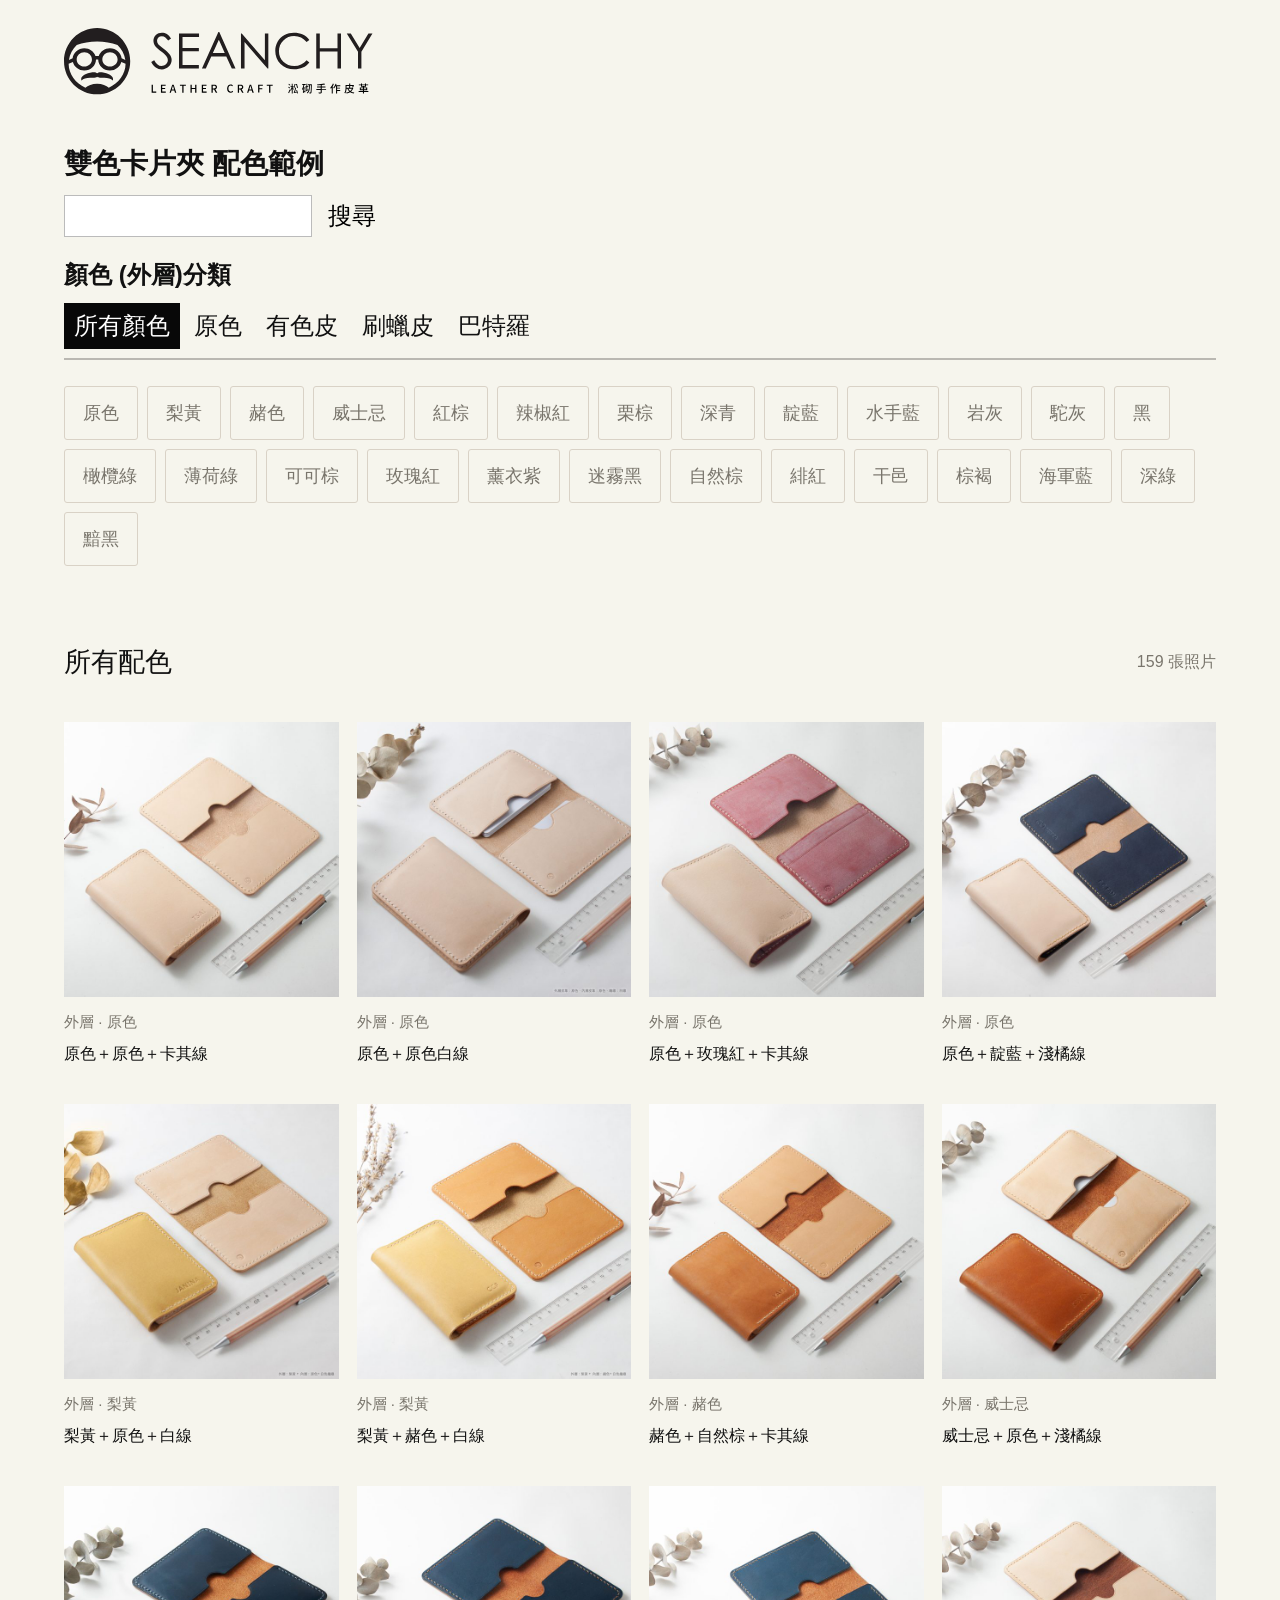
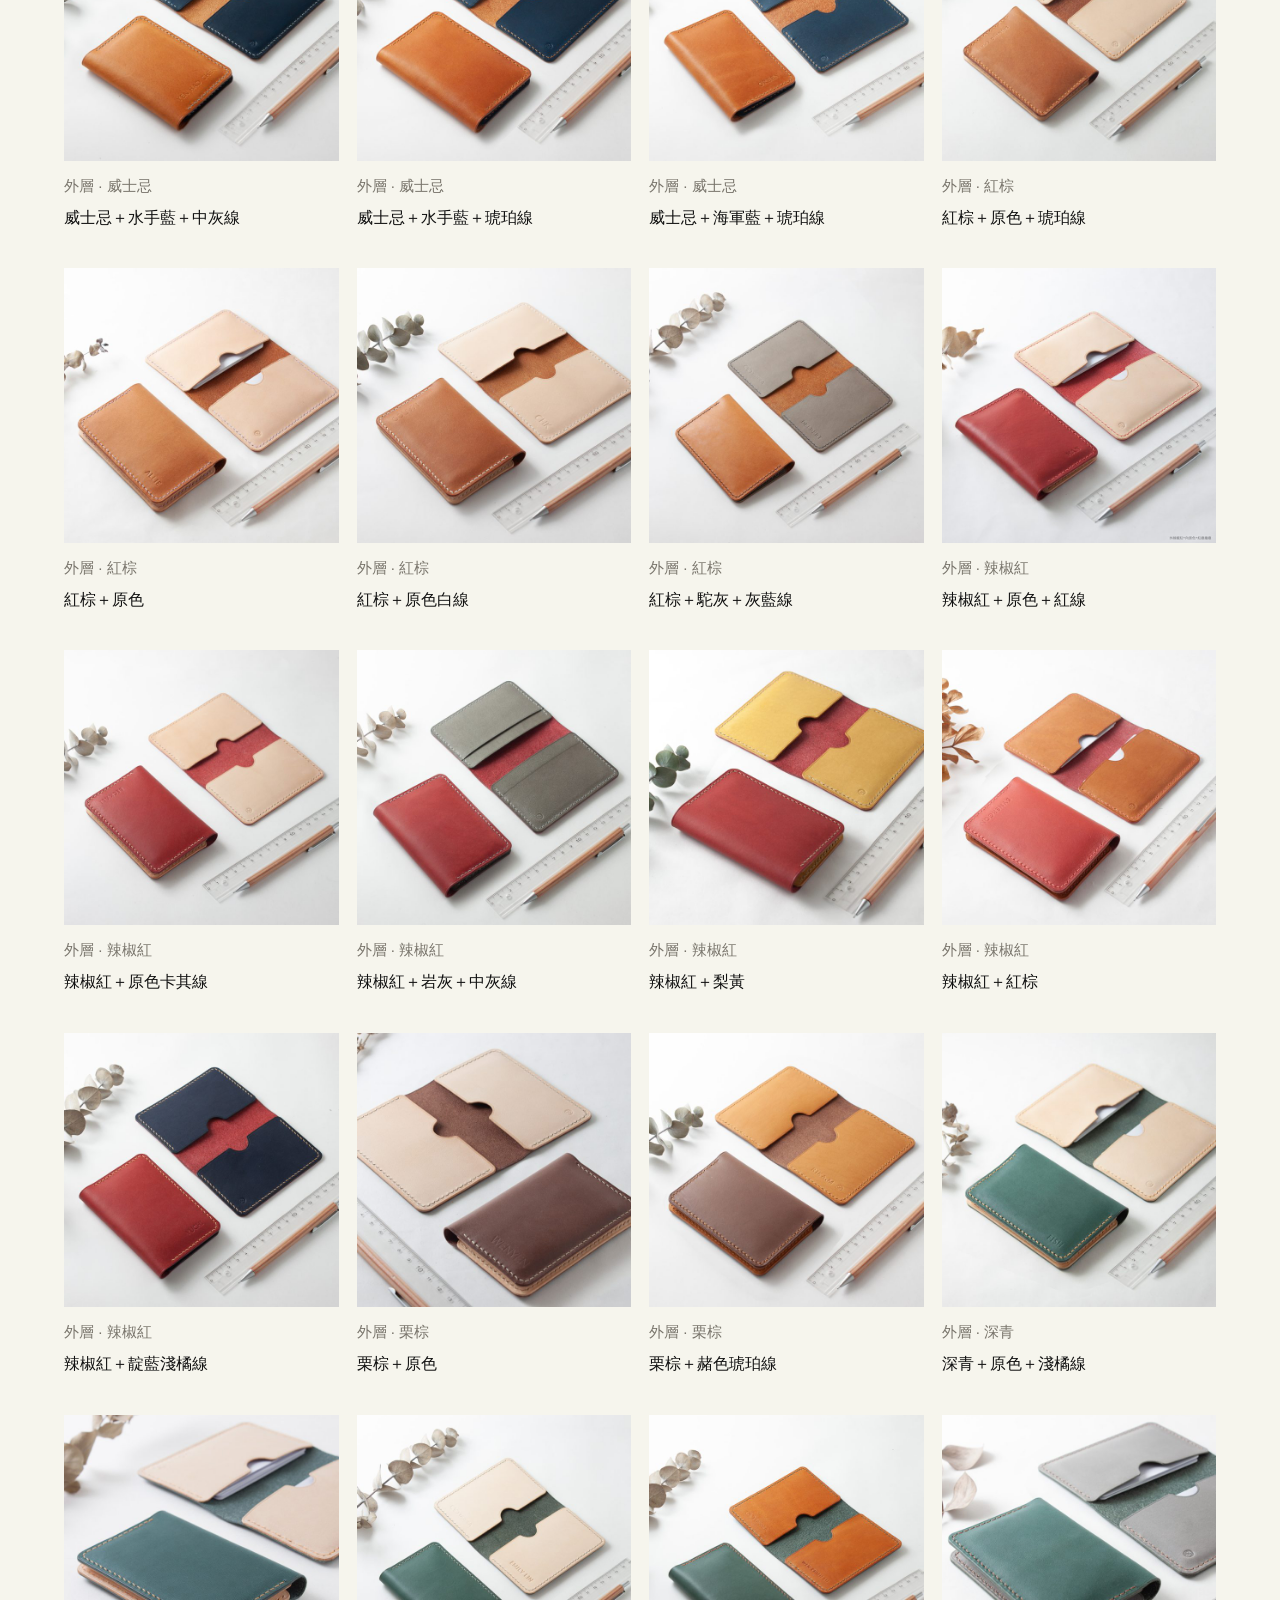
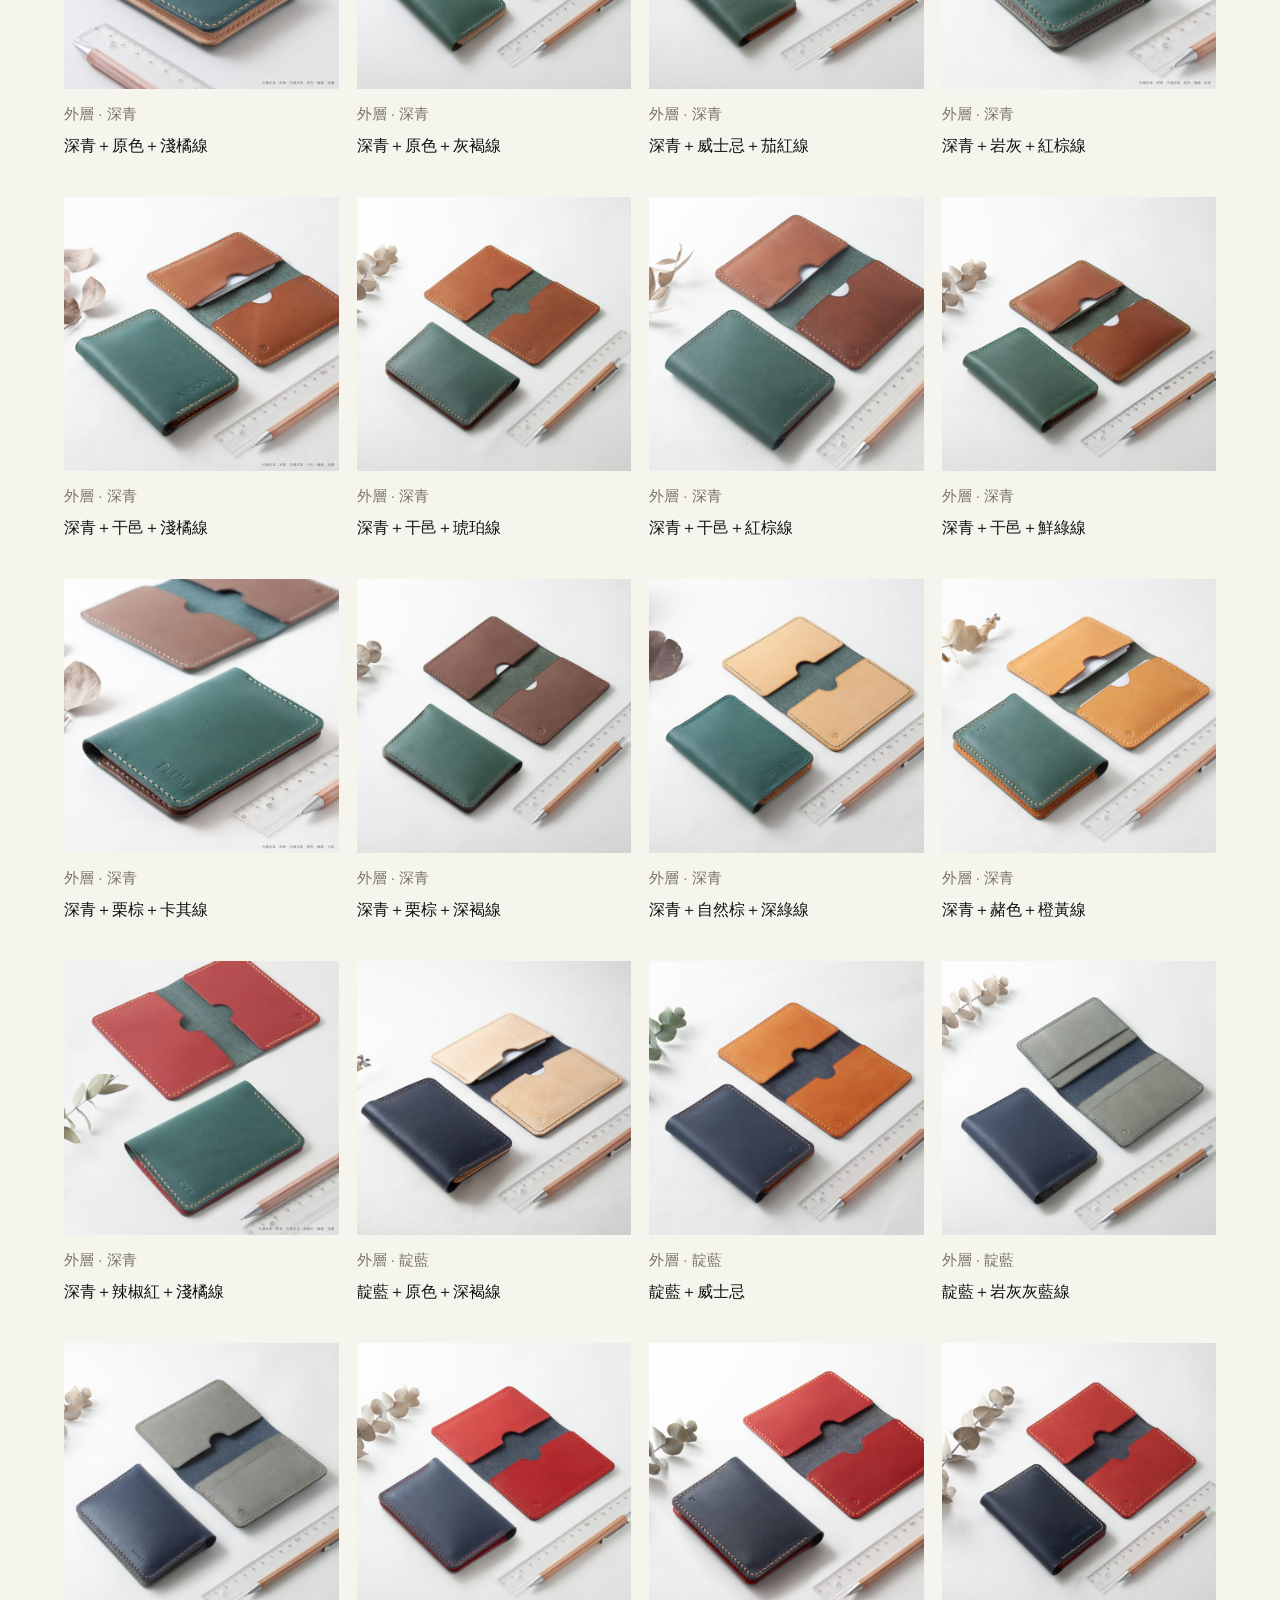
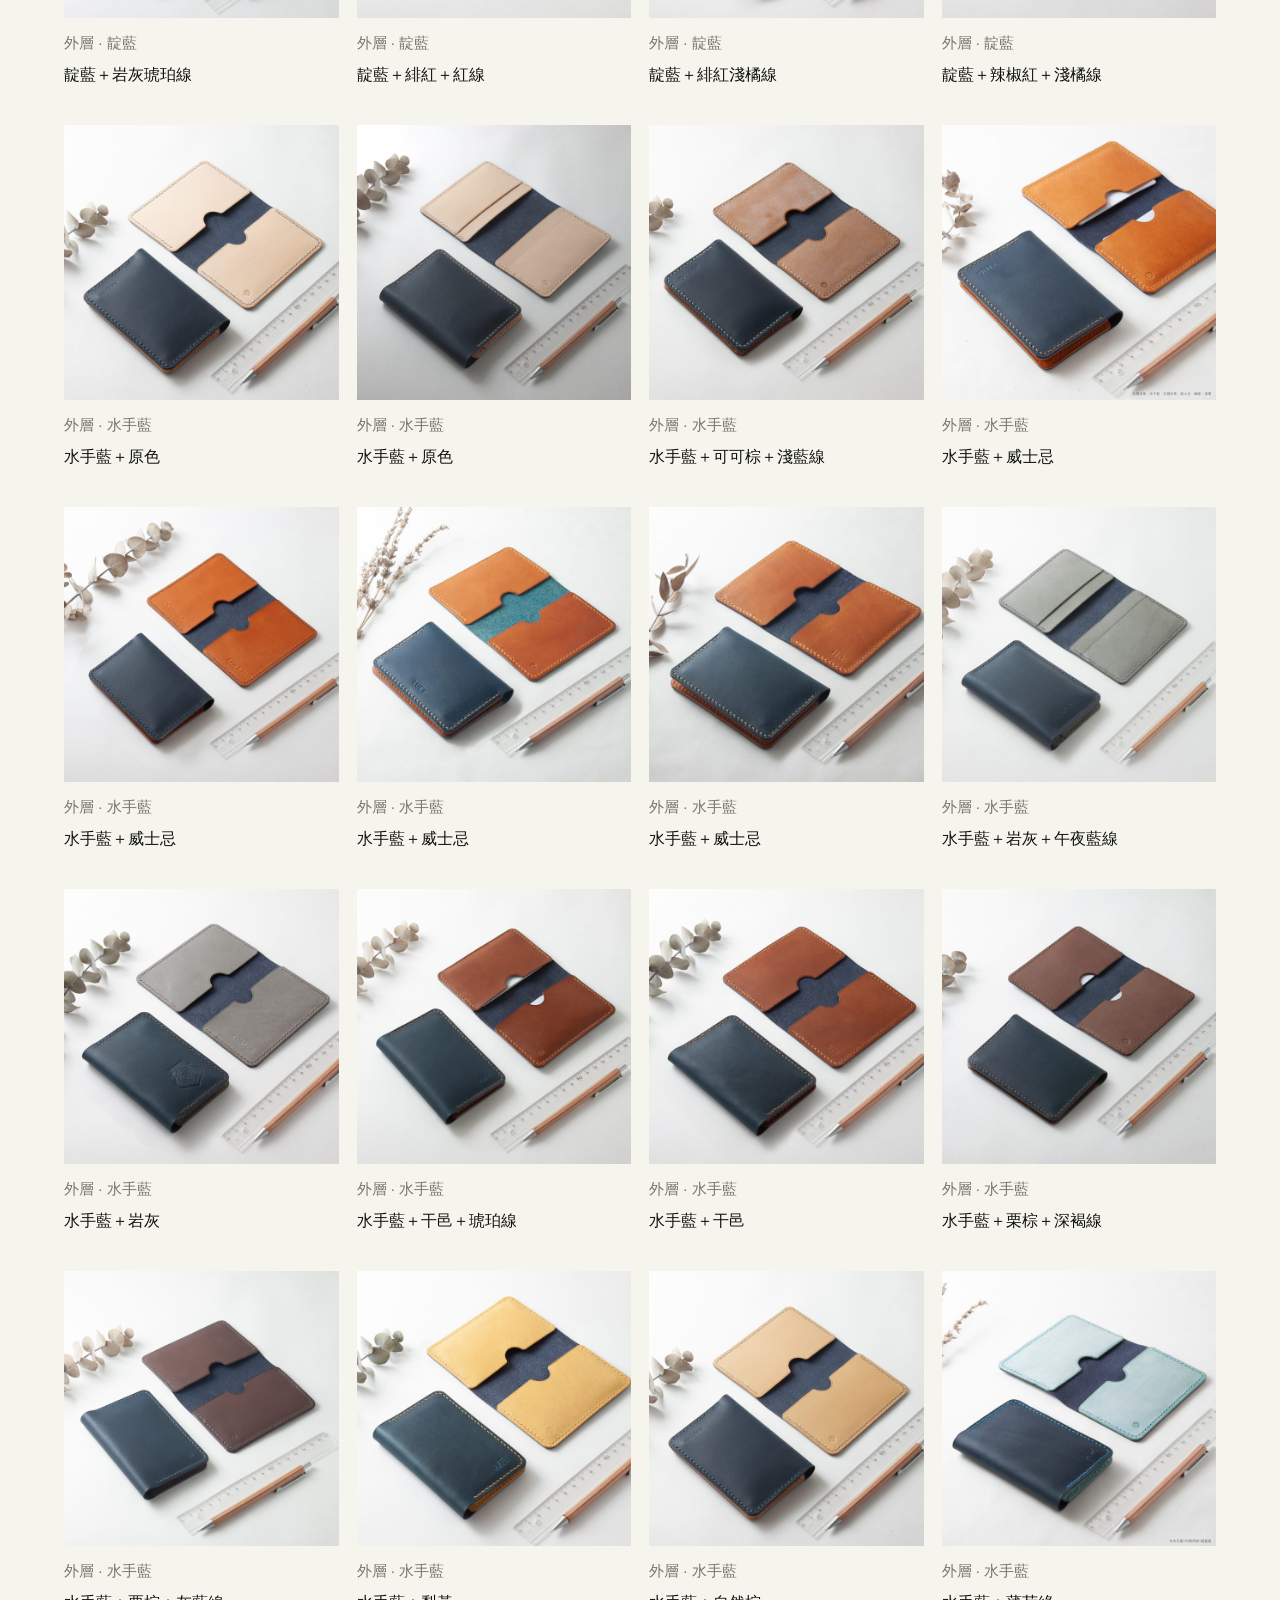
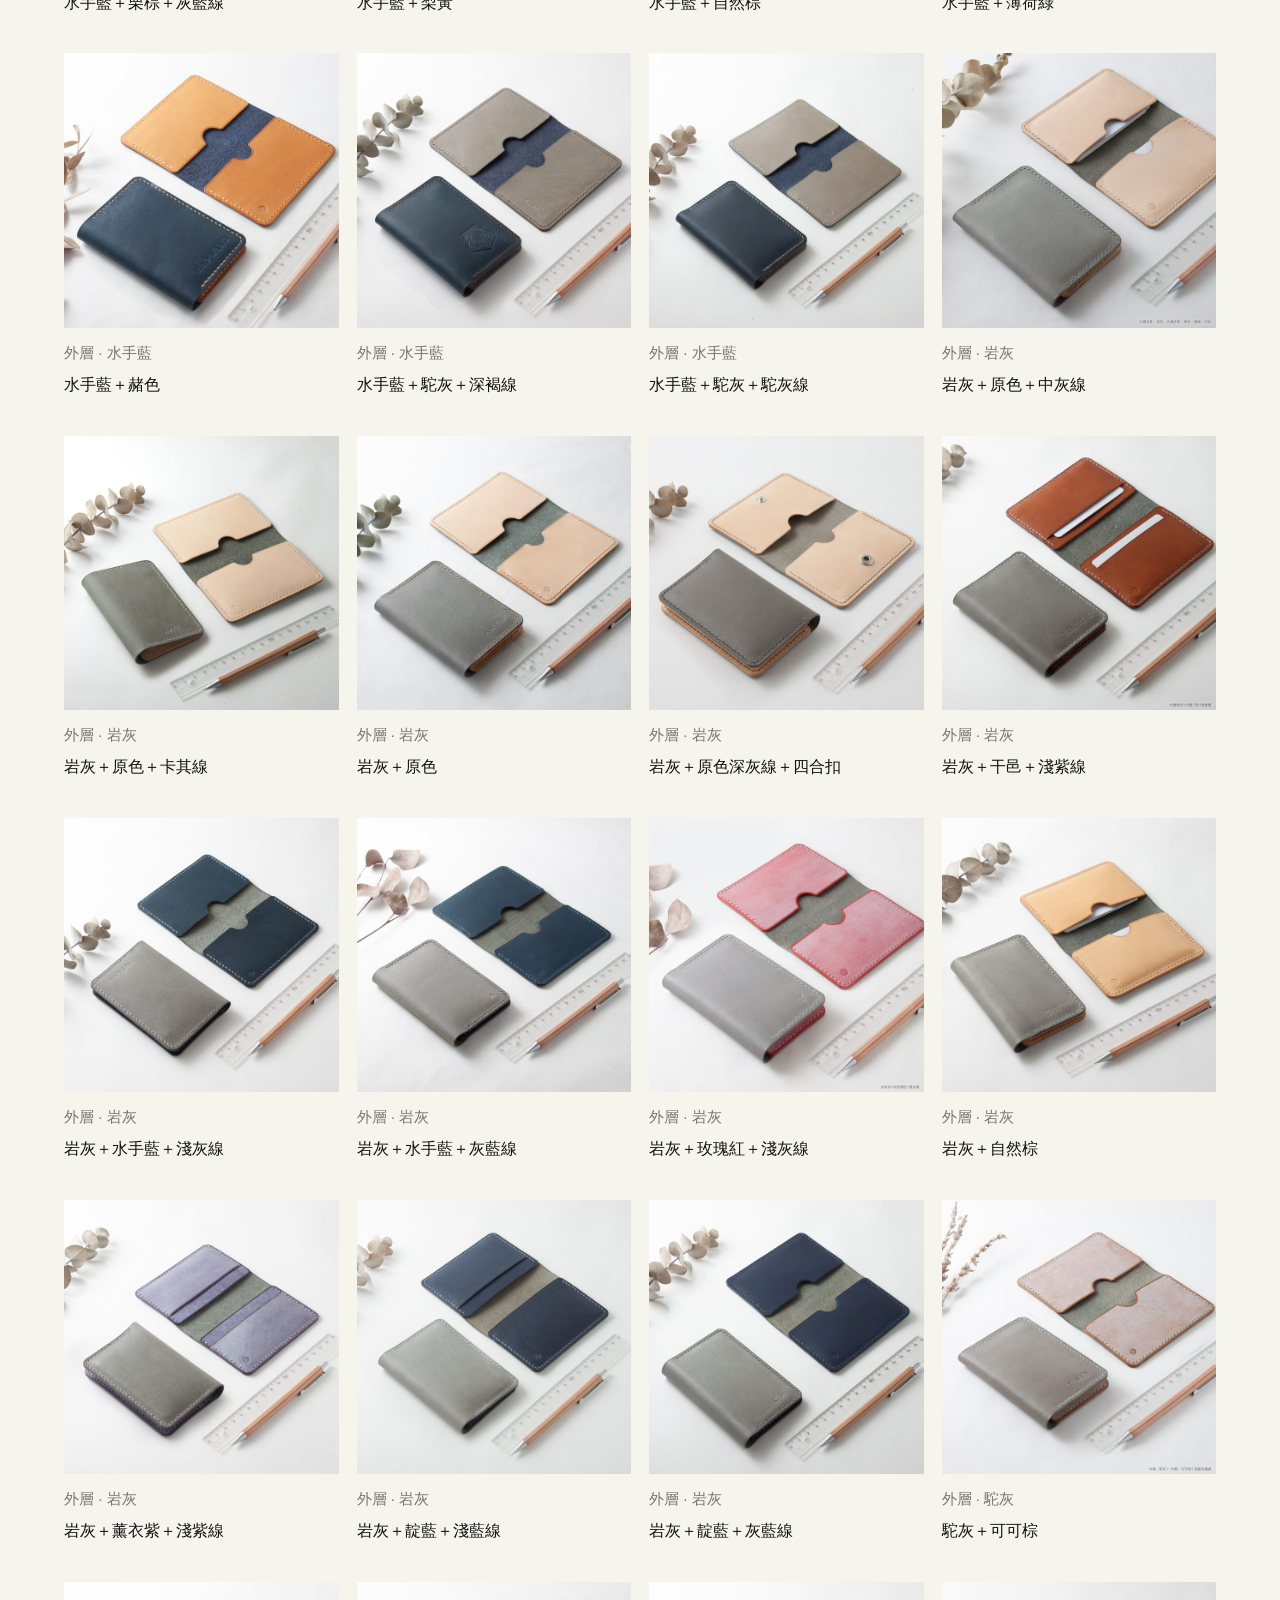
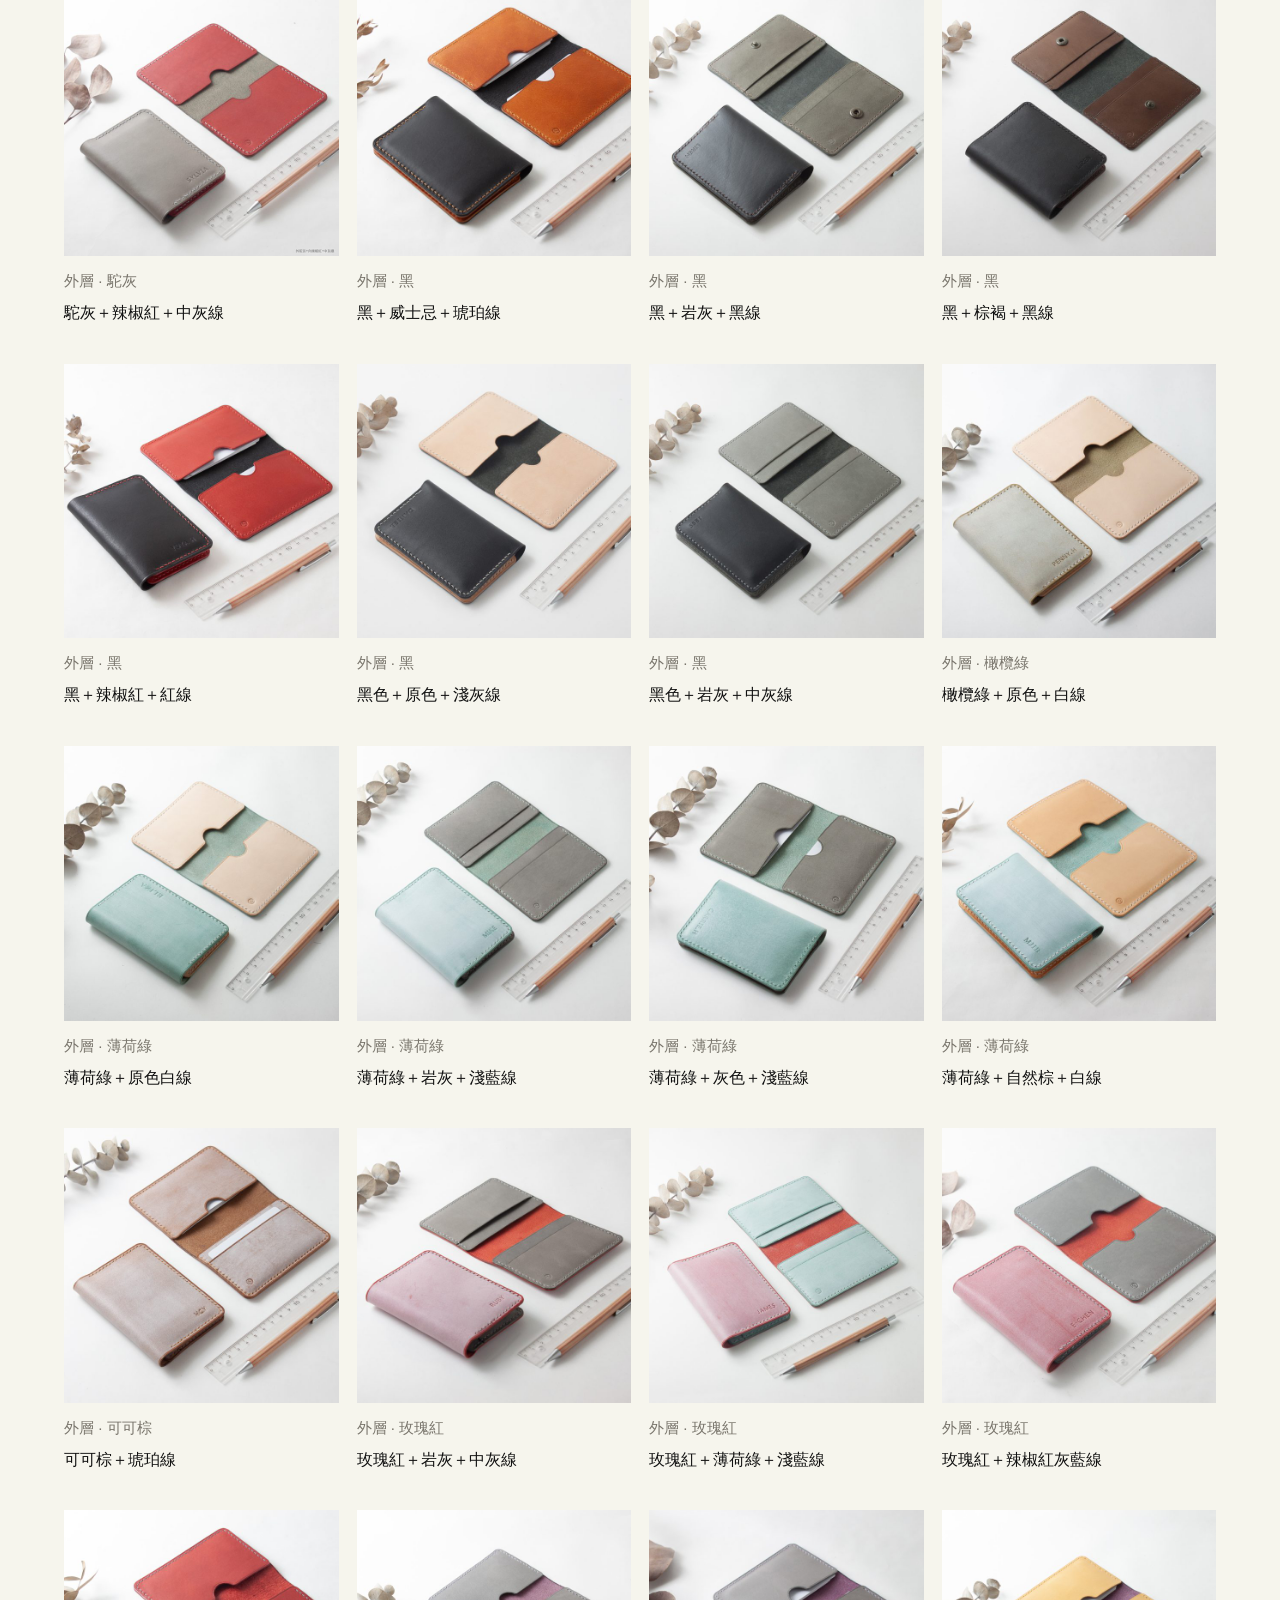
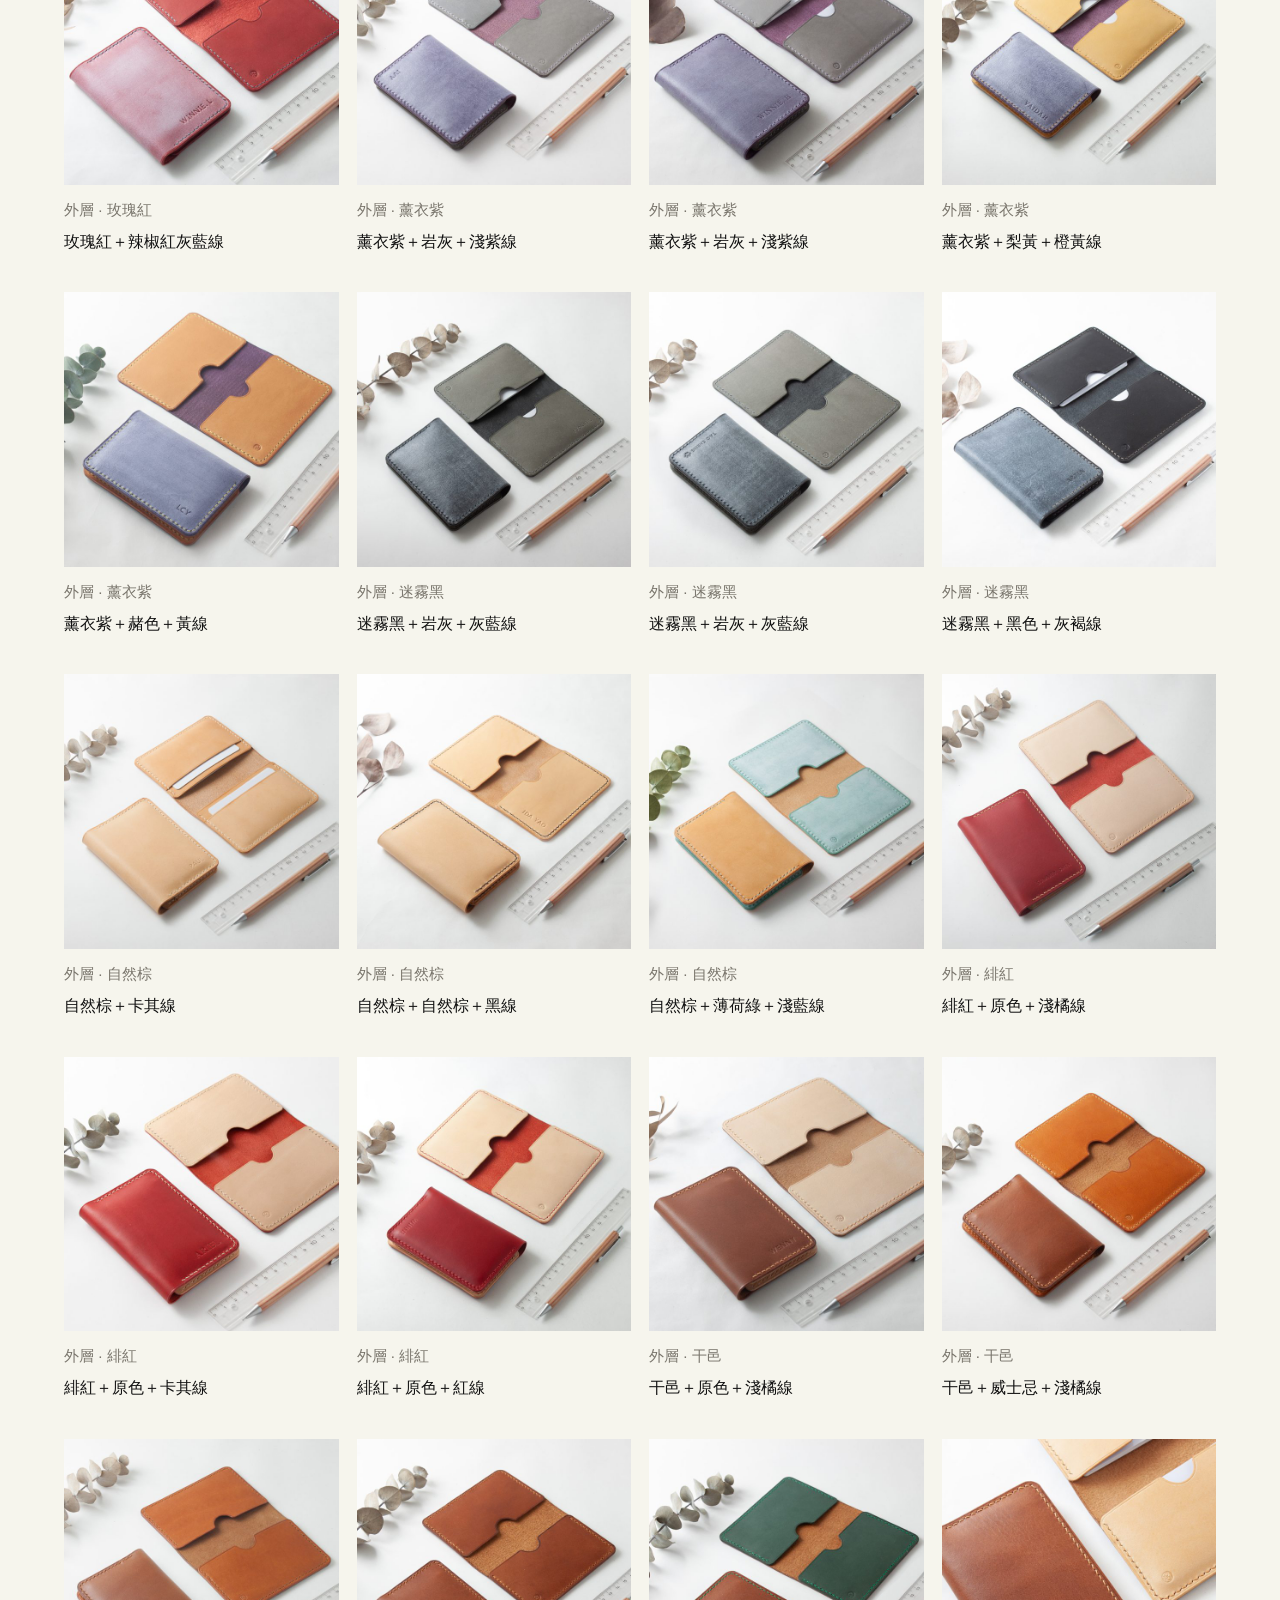
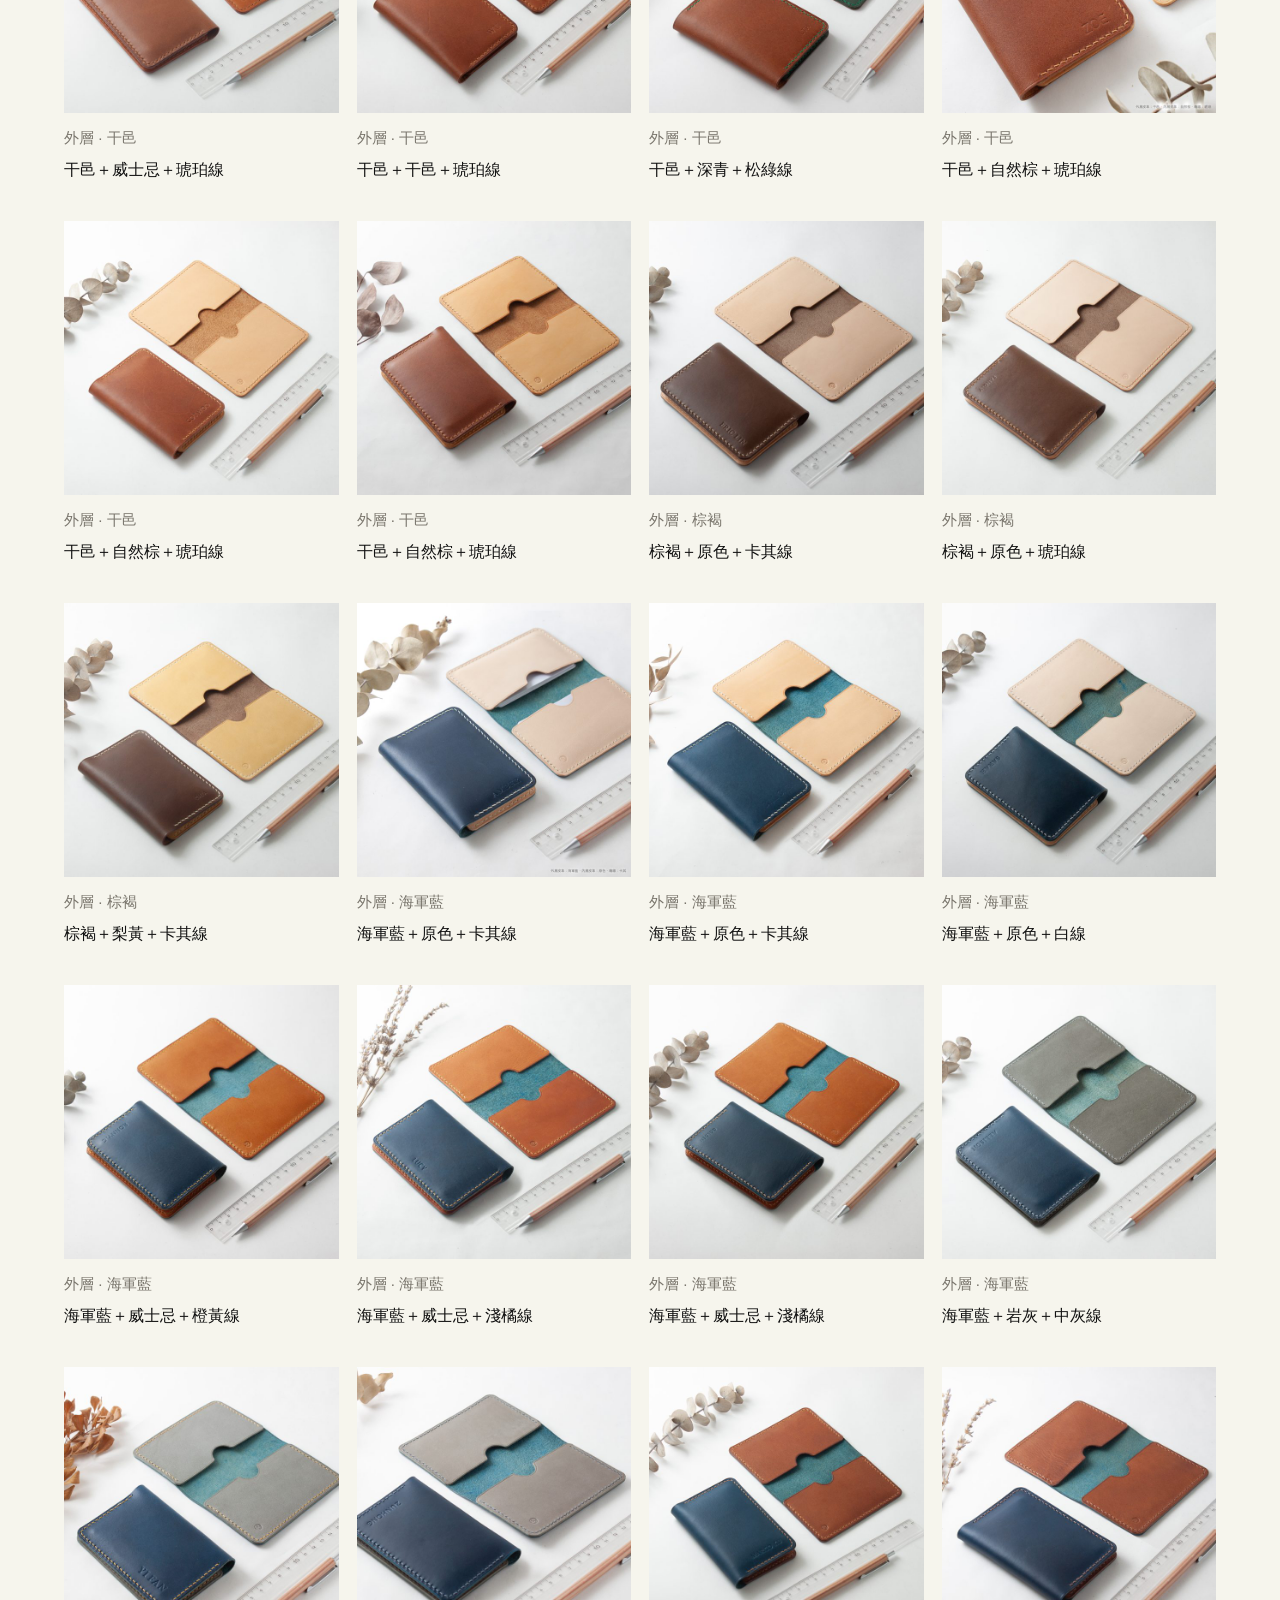
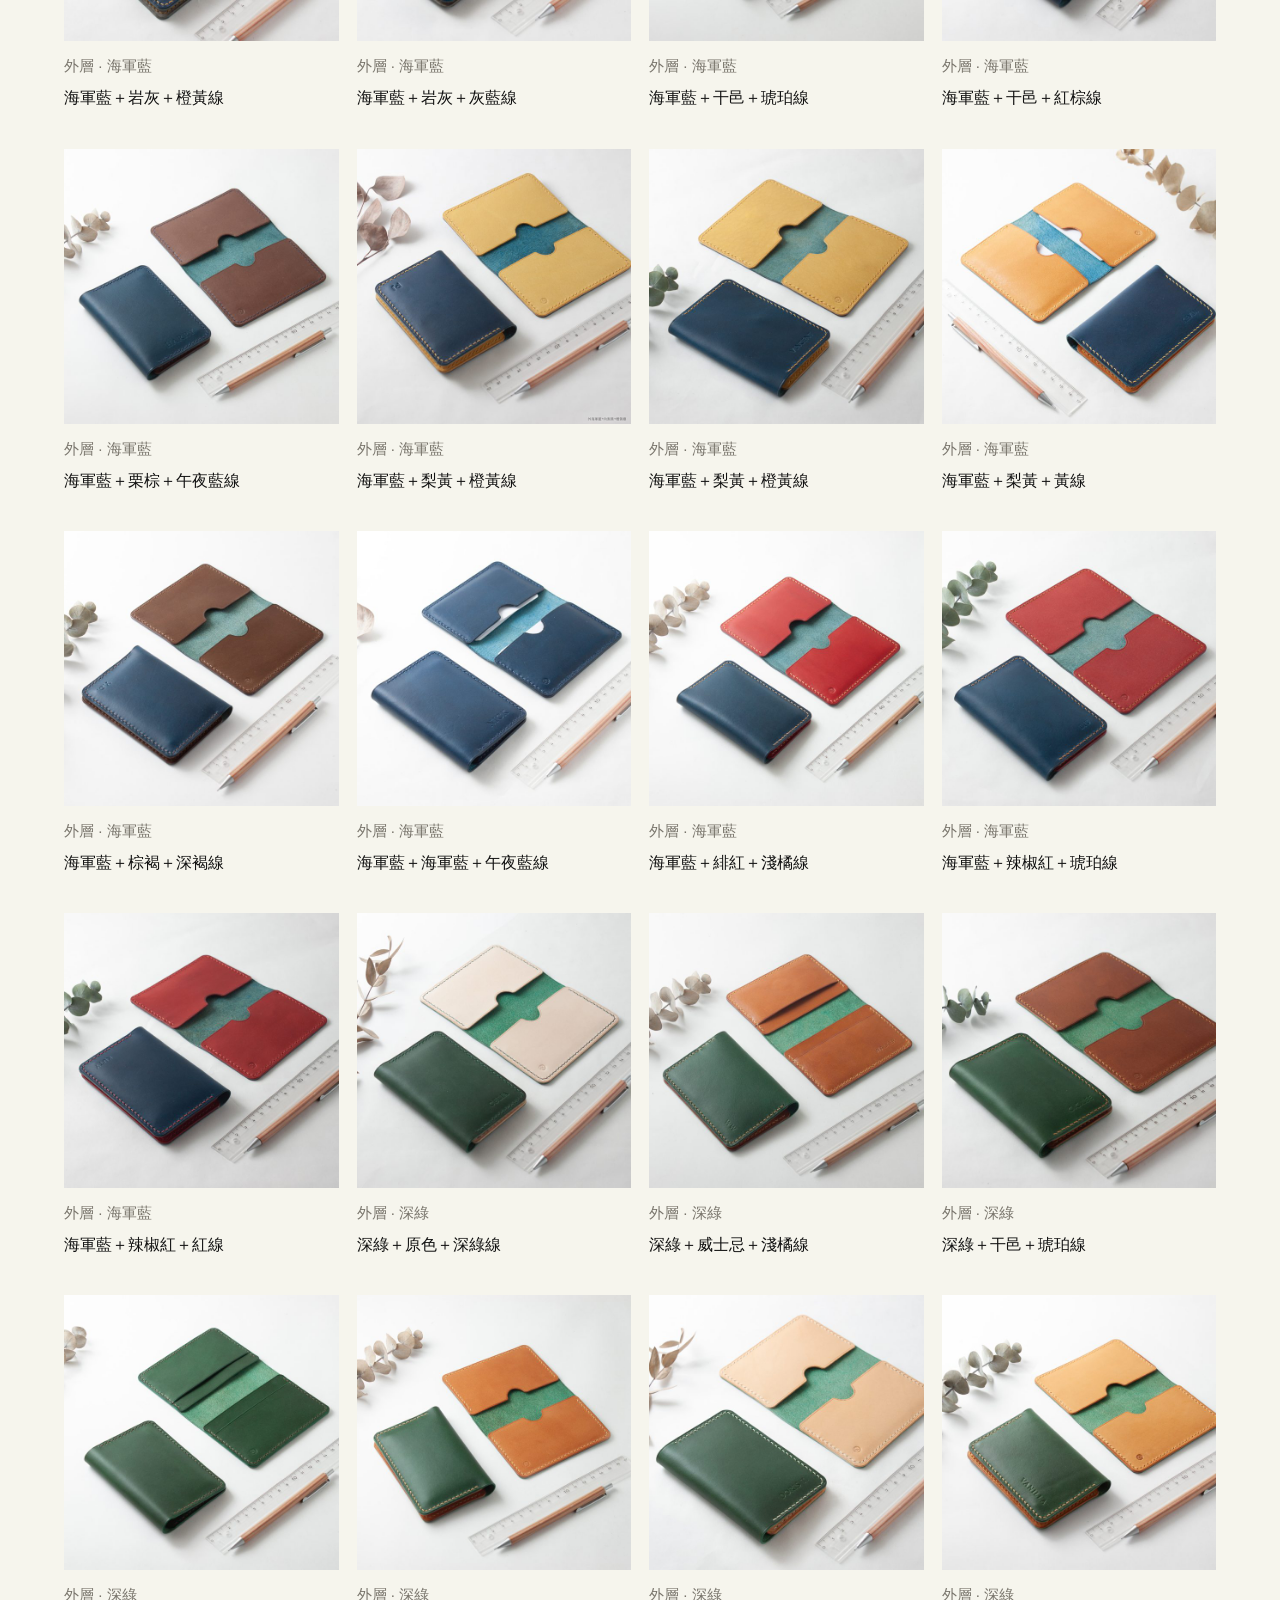
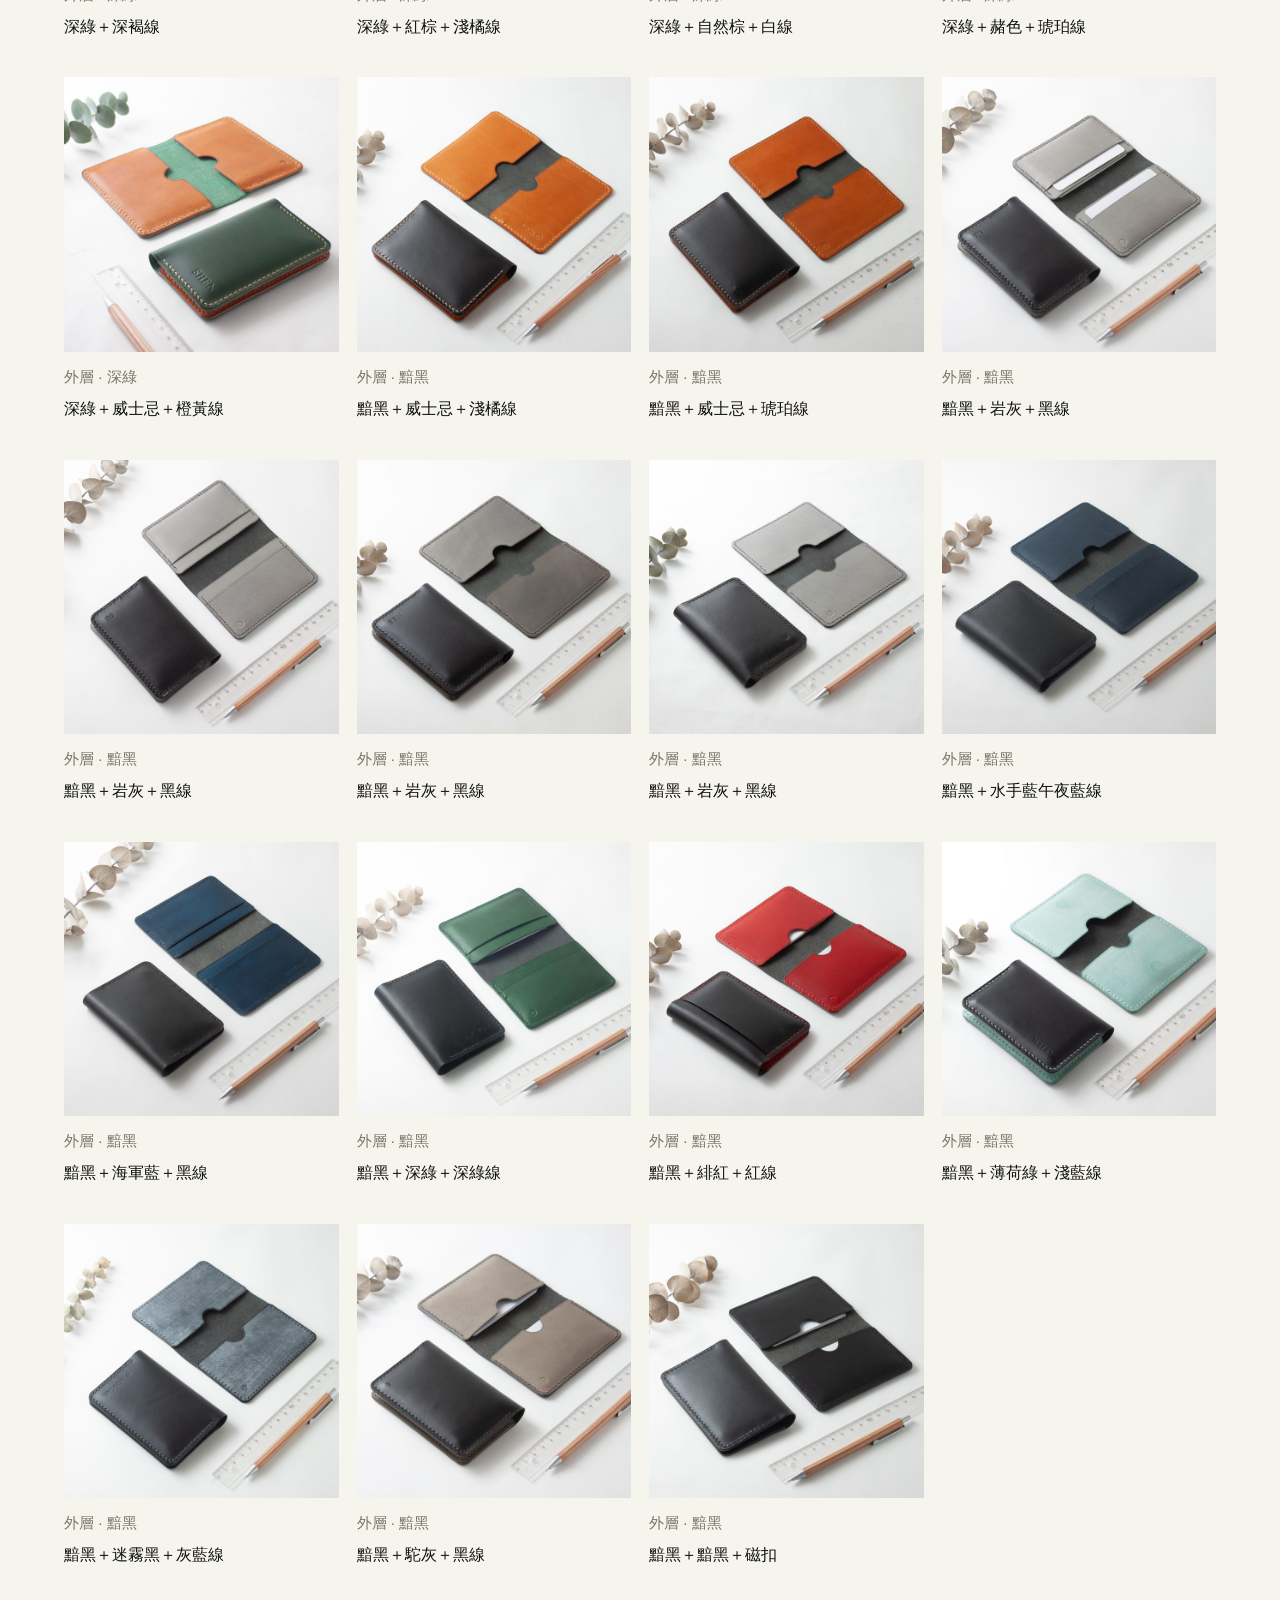
==== index.html @ 7dfa81d3 "建立配色相簿" ====
<!doctype html><html lang="zh-Hant"><head><meta charset="utf-8"><meta name="viewport" content="width=device-width,initial-scale=1"><title>雙色卡片夾 配色相簿｜SEANCHY</title><meta name="description" content="SEANCHY 雙色卡片夾 皮革配色範例，依外層顏色瀏覽，尋找喜歡的皮革與縫線組合。"><link rel="stylesheet" href="assets/style.css"><script defer src="assets/data.js"></script><script defer src="assets/app.js"></script></head><body>
<header><a href="index.html" class="brand" aria-label="SEANCHY 瀚翔手作皮革"><img class="brand-image" src="assets/logo.svg" alt="SEANCHY LEATHER CRAFT 瀚翔手作皮革" width="310" height="76"></a></header>
<main><h1>雙色卡片夾 配色範例</h1><section class="browse" aria-label="配色搜尋"><form id="searchform" class="searchrow"><input id="search" type="search" aria-label="搜尋配色" autocomplete="off"><button type="submit">搜尋</button></form><h2 class="filter-title">顏色 (外層)分類</h2><div id="series" aria-label="皮革系列"></div><div id="filters" aria-label="外層顏色"></div></section>
<div class="results"><h2 id="heading">所有配色</h2><span id="count" role="status" aria-live="polite"></span></div><div id="gallery"></div><p id="empty" hidden>沒有找到符合的配色，試試其他顏色或清除搜尋、切換分類。</p><noscript>請啟用 JavaScript 以瀏覽相簿。</noscript></main>
<footer><span>SEANCHY</span><p>照片因光線與螢幕顯示可能有色差，配色請以實物為準。</p><a href="#">回到頂端 ↑</a></footer>
<dialog id="viewer" aria-labelledby="caption"><button id="close" aria-label="關閉照片">✕</button><div class="stage"><button id="prev" aria-label="上一張">←</button><img id="large" alt=""><button id="next" aria-label="下一張">→</button></div><div class="detail"><p id="caption"></p><span id="position"></span></div></dialog></body></html>
---- assets/style.css ----
:root{color-scheme:light;--paper:#f5f2eb;--ink:#302d27;--muted:#756e63;--accent:#76543e;--line:#d9d2c6}*{box-sizing:border-box}body{margin:0;background:var(--paper);color:var(--ink);font-family:-apple-system,BlinkMacSystemFont,"Noto Sans TC",sans-serif}button,input{font:inherit}button,a,input{-webkit-tap-highlight-color:transparent}button{cursor:pointer}a{color:inherit}header{padding:28px 5%;display:flex;justify-content:space-between;align-items:center;border-bottom:1px solid var(--line)}.brand{text-decoration:none;font-family:Georgia,serif;font-size:28px;letter-spacing:5px}.brand span{display:block;font:9px sans-serif;letter-spacing:2px;margin-top:7px}.edition{font-size:12px;color:var(--muted)}main{max-width:1440px;margin:auto;padding:0 5% 80px}.intro{padding:65px 0 46px}.eyebrow{font-size:11px;letter-spacing:3px;color:var(--accent)}h1{font-family:Georgia,"Noto Serif TC",serif;font-weight:400;font-size:clamp(35px,4vw,58px);line-height:1.4;letter-spacing:3px;margin:20px 0}.intro>p:last-child{color:var(--muted);font-size:14px;line-height:2}.dash{padding:0 12px}.browse{border-top:1px solid var(--line);padding:26px 0}label{display:block;font-size:13px;margin-bottom:10px}.searchrow{display:flex;gap:12px;max-width:650px}input{min-width:0;flex:1;background:transparent;border:0;border-bottom:1px solid var(--accent);border-radius:0;padding:12px 0;font-size:15px}.searchrow button{background:transparent;border:1px solid var(--line);padding:0 17px}.hint{font-size:12px;color:var(--muted);margin:12px 0 24px}#filters{display:flex;flex-wrap:wrap;gap:8px}#filters button{border:1px solid var(--line);background:transparent;color:var(--muted);padding:9px 15px;border-radius:3px;font-size:13px}#filters button[aria-pressed=true]{background:var(--ink);color:var(--paper);border-color:var(--ink)}.results{display:flex;align-items:center;justify-content:space-between;margin:14px 0 22px}.results h2{font-size:20px;font-weight:400}.results span{font-size:12px;color:var(--muted)}#gallery{display:grid;grid-template-columns:repeat(4,minmax(0,1fr));gap:30px 22px}.card{border:0;padding:0;background:transparent;text-align:left;color:inherit;min-width:0}.card img{display:block;width:100%;aspect-ratio:1;object-fit:contain;background:#eae6de;transition:filter .2s}.card:hover img{filter:brightness(1.05)}.card small{display:block;color:var(--muted);font-size:11px;margin:15px 0 6px}.card strong{display:block;font-size:14px;font-weight:400;line-height:1.6;overflow-wrap:anywhere}#empty{padding:50px 0;color:var(--muted)}footer{border-top:1px solid var(--line);padding:30px 5%;display:flex;align-items:center;gap:30px;font-size:11px;color:var(--muted)}footer>span{letter-spacing:3px}footer a{margin-left:auto;white-space:nowrap}dialog{border:0;background:#f5f2eb;width:min(1100px,96vw);max-height:95dvh;padding:42px 16px 18px}dialog::backdrop{background:#171511db}body:has(dialog[open]){overflow:hidden}#close{position:absolute;right:8px;top:5px;border:0;background:transparent;padding:10px;font-size:20px}.stage{display:flex;align-items:center;justify-content:space-between;gap:10px}.stage img{width:calc(100% - 100px);height:70dvh;object-fit:contain}.stage button{background:transparent;border:1px solid var(--line);font-size:22px;width:40px;height:44px;flex-shrink:0}.detail{display:flex;justify-content:space-between;align-items:center;gap:15px;padding:0 12px;font-size:14px}.detail span{white-space:nowrap;color:var(--muted);font-size:12px}:focus-visible{outline:3px solid #aa7954;outline-offset:4px}@media(max-width:900px){#gallery{grid-template-columns:repeat(3,minmax(0,1fr))}}@media(max-width:600px){header{padding:20px 5%}.brand{font-size:22px}.edition{font-size:10px}.intro{padding:36px 0 28px}#gallery{grid-template-columns:repeat(2,minmax(0,1fr));gap:25px 12px}#filters{gap:6px}#filters button{padding:9px 12px}.card strong{font-size:12px}.card small{margin-top:10px}footer{flex-wrap:wrap;gap:12px}footer p{width:100%;order:3;line-height:1.8}.stage{gap:3px}.stage img{width:calc(100% - 70px);height:62dvh}.stage button{width:32px}.detail{font-size:12px;padding:0}.detail p{line-height:1.7}}
.card img{height:auto}
/* Reference layout */
:root{--paper:#f6f5ed;--ink:#111;--muted:#79756c}
header{border:0;max-width:1440px;margin:auto;padding:28px 5% 20px;display:block}.brand{display:block;width:310px;max-width:100%}.brand-image{display:block;width:310px;height:auto;max-width:100%}h1{font-family:inherit;font-weight:700;font-size:28px;letter-spacing:0;line-height:1.4;margin:20px 0 12px}.browse{border:0;padding:0}.searchrow{gap:16px;align-items:center;max-width:400px}.searchrow input{background:#fff;border:1px solid #bbb;padding:7px 10px;width:248px;flex:0 1 248px;height:42px}.searchrow button{border:0;font-size:24px;padding:0;background:transparent}.filter-title{font-size:24px;margin:22px 0 12px}#series{display:flex;gap:4px;align-items:center;flex-wrap:wrap;border-bottom:2px solid #bab8b2;padding-bottom:9px;margin-bottom:26px}#series button{border:0;background:transparent;font-size:24px;padding:7px 10px;color:var(--ink);white-space:nowrap}#series button:first-child{padding-left:0}#series button[aria-pressed=true]{background:#080808;color:white}#series button:first-child[aria-pressed=true]{padding-left:10px}#filters{gap:9px}#filters button{font-size:18px;padding:14px 18px}.results{margin:78px 0 42px}.results h2{font-size:27px;font-weight:500;margin:0}.results span{font-size:16px}#gallery{gap:38px 18px}.card small{font-size:15px;margin:16px 0 9px}.card strong{font-size:16px}.card img{background:transparent}footer{margin-top:20px}@media(max-width:600px){header{padding:28px 5% 20px}h1{font-size:28px;margin-top:18px}#series button{font-size:clamp(17px,4.35vw,24px);padding:7px 8px}#filters button{font-size:18px;padding:14px 18px}#gallery{gap:38px 18px}.card small{font-size:15px}.card strong{font-size:16px}.results{margin:80px 0 54px}.results h2{font-size:27px}.results span{font-size:16px}}
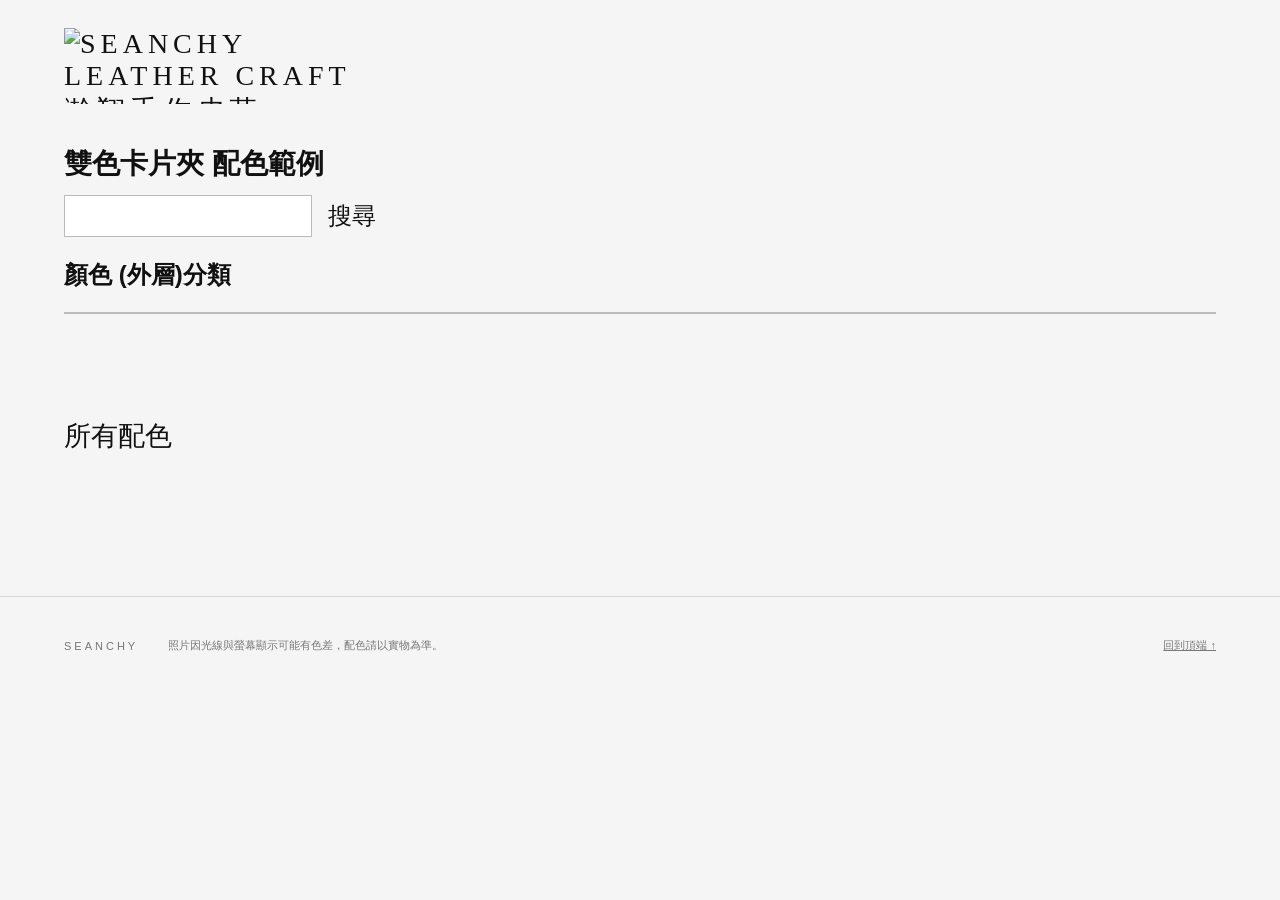
==== commit f221673a: "改版面" ====
--- a/index.html
+++ b/index.html
@@ -1,4 +1,4 @@
-<!doctype html><html lang="zh-Hant"><head><meta charset="utf-8"><meta name="viewport" content="width=device-width,initial-scale=1"><title>雙色卡片夾 配色相簿｜SEANCHY</title><meta name="description" content="SEANCHY 雙色卡片夾 皮革配色範例，依外層顏色瀏覽，尋找喜歡的皮革與縫線組合。"><link rel="stylesheet" href="assets/style.css"><script defer src="assets/data.js"></script><script defer src="assets/app.js"></script></head><body>
+<!doctype html><html lang="zh-Hant"><head><meta charset="utf-8"><meta name="viewport" content="width=device-width,initial-scale=1"><title>雙色卡片夾 配色相簿｜SEANCHY</title><meta name="description" content="SEANCHY 雙色卡片夾 皮革配色範例，依外層顏色瀏覽，尋找喜歡的皮革與縫線組合。"><link rel="stylesheet" href="assets/style.css?v=3"><script defer src="assets/data.js"></script><script defer src="assets/app.js"></script></head><body>
 <header><a href="index.html" class="brand" aria-label="SEANCHY 瀚翔手作皮革"><img class="brand-image" src="assets/logo.svg" alt="SEANCHY LEATHER CRAFT 瀚翔手作皮革" width="310" height="76"></a></header>
 <main><h1>雙色卡片夾 配色範例</h1><section class="browse" aria-label="配色搜尋"><form id="searchform" class="searchrow"><input id="search" type="search" aria-label="搜尋配色" autocomplete="off"><button type="submit">搜尋</button></form><h2 class="filter-title">顏色 (外層)分類</h2><div id="series" aria-label="皮革系列"></div><div id="filters" aria-label="外層顏色"></div></section>
 <div class="results"><h2 id="heading">所有配色</h2><span id="count" role="status" aria-live="polite"></span></div><div id="gallery"></div><p id="empty" hidden>沒有找到符合的配色，試試其他顏色或清除搜尋、切換分類。</p><noscript>請啟用 JavaScript 以瀏覽相簿。</noscript></main>
--- a/assets/style.css
+++ b/assets/style.css
@@ -3,3 +3,20 @@
 /* Reference layout */
 :root{--paper:#f6f5ed;--ink:#111;--muted:#79756c}
 header{border:0;max-width:1440px;margin:auto;padding:28px 5% 20px;display:block}.brand{display:block;width:310px;max-width:100%}.brand-image{display:block;width:310px;height:auto;max-width:100%}h1{font-family:inherit;font-weight:700;font-size:28px;letter-spacing:0;line-height:1.4;margin:20px 0 12px}.browse{border:0;padding:0}.searchrow{gap:16px;align-items:center;max-width:400px}.searchrow input{background:#fff;border:1px solid #bbb;padding:7px 10px;width:248px;flex:0 1 248px;height:42px}.searchrow button{border:0;font-size:24px;padding:0;background:transparent}.filter-title{font-size:24px;margin:22px 0 12px}#series{display:flex;gap:4px;align-items:center;flex-wrap:wrap;border-bottom:2px solid #bab8b2;padding-bottom:9px;margin-bottom:26px}#series button{border:0;background:transparent;font-size:24px;padding:7px 10px;color:var(--ink);white-space:nowrap}#series button:first-child{padding-left:0}#series button[aria-pressed=true]{background:#080808;color:white}#series button:first-child[aria-pressed=true]{padding-left:10px}#filters{gap:9px}#filters button{font-size:18px;padding:14px 18px}.results{margin:78px 0 42px}.results h2{font-size:27px;font-weight:500;margin:0}.results span{font-size:16px}#gallery{gap:38px 18px}.card small{font-size:15px;margin:16px 0 9px}.card strong{font-size:16px}.card img{background:transparent}footer{margin-top:20px}@media(max-width:600px){header{padding:28px 5% 20px}h1{font-size:28px;margin-top:18px}#series button{font-size:clamp(17px,4.35vw,24px);padding:7px 8px}#filters button{font-size:18px;padding:14px 18px}#gallery{gap:38px 18px}.card small{font-size:15px}.card strong{font-size:16px}.results{margin:80px 0 54px}.results h2{font-size:27px}.results span{font-size:16px}}
+/* Neutral palette and edge-to-edge photo viewer */
+:root{--paper:#f5f5f5;--ink:#111;--muted:#777;--accent:#555;--line:#d5d5d5}
+button,input{color:var(--ink);-webkit-appearance:none;appearance:none}
+.searchrow button{color:#111;-webkit-text-fill-color:#111}
+#series{border-bottom-color:#bbb}
+#filters button[aria-pressed=true]{background:#292929;color:#fff;border-color:#292929}
+:focus-visible{outline-color:#666}
+dialog{width:min(1100px,100vw);max-width:100vw;max-height:95dvh;padding:54px 0 0;background:#eee;color:#111;overflow:auto}
+dialog::backdrop{background:rgba(0,0,0,.8)}
+#close{position:absolute;right:10px;top:5px;width:44px;height:44px;padding:0;border:0;border-radius:0;box-shadow:none;background:transparent;color:#111;font-size:32px;font-weight:300;line-height:1}
+#close:focus:not(:focus-visible){outline:none}
+.stage{display:block;position:relative;width:100%}
+.stage img{display:block;width:100%;height:auto;max-height:calc(95dvh - 145px);object-fit:contain;background:#eee}
+.stage button{position:absolute;bottom:8px;z-index:1;width:44px;height:44px;border:1px solid #999;border-radius:0;background:rgba(238,238,238,.65);color:#111;font-size:28px;padding:0}
+#prev{left:8px}#next{right:8px}
+.detail{min-height:75px;padding:12px 20px;gap:16px}.detail p{margin:0;line-height:1.6}.detail span{color:#777}
+@media(max-width:600px){dialog{width:100vw;max-width:100vw}.stage img{width:100%;height:auto}.stage button{width:40px;height:40px}.detail{padding:14px 18px}}
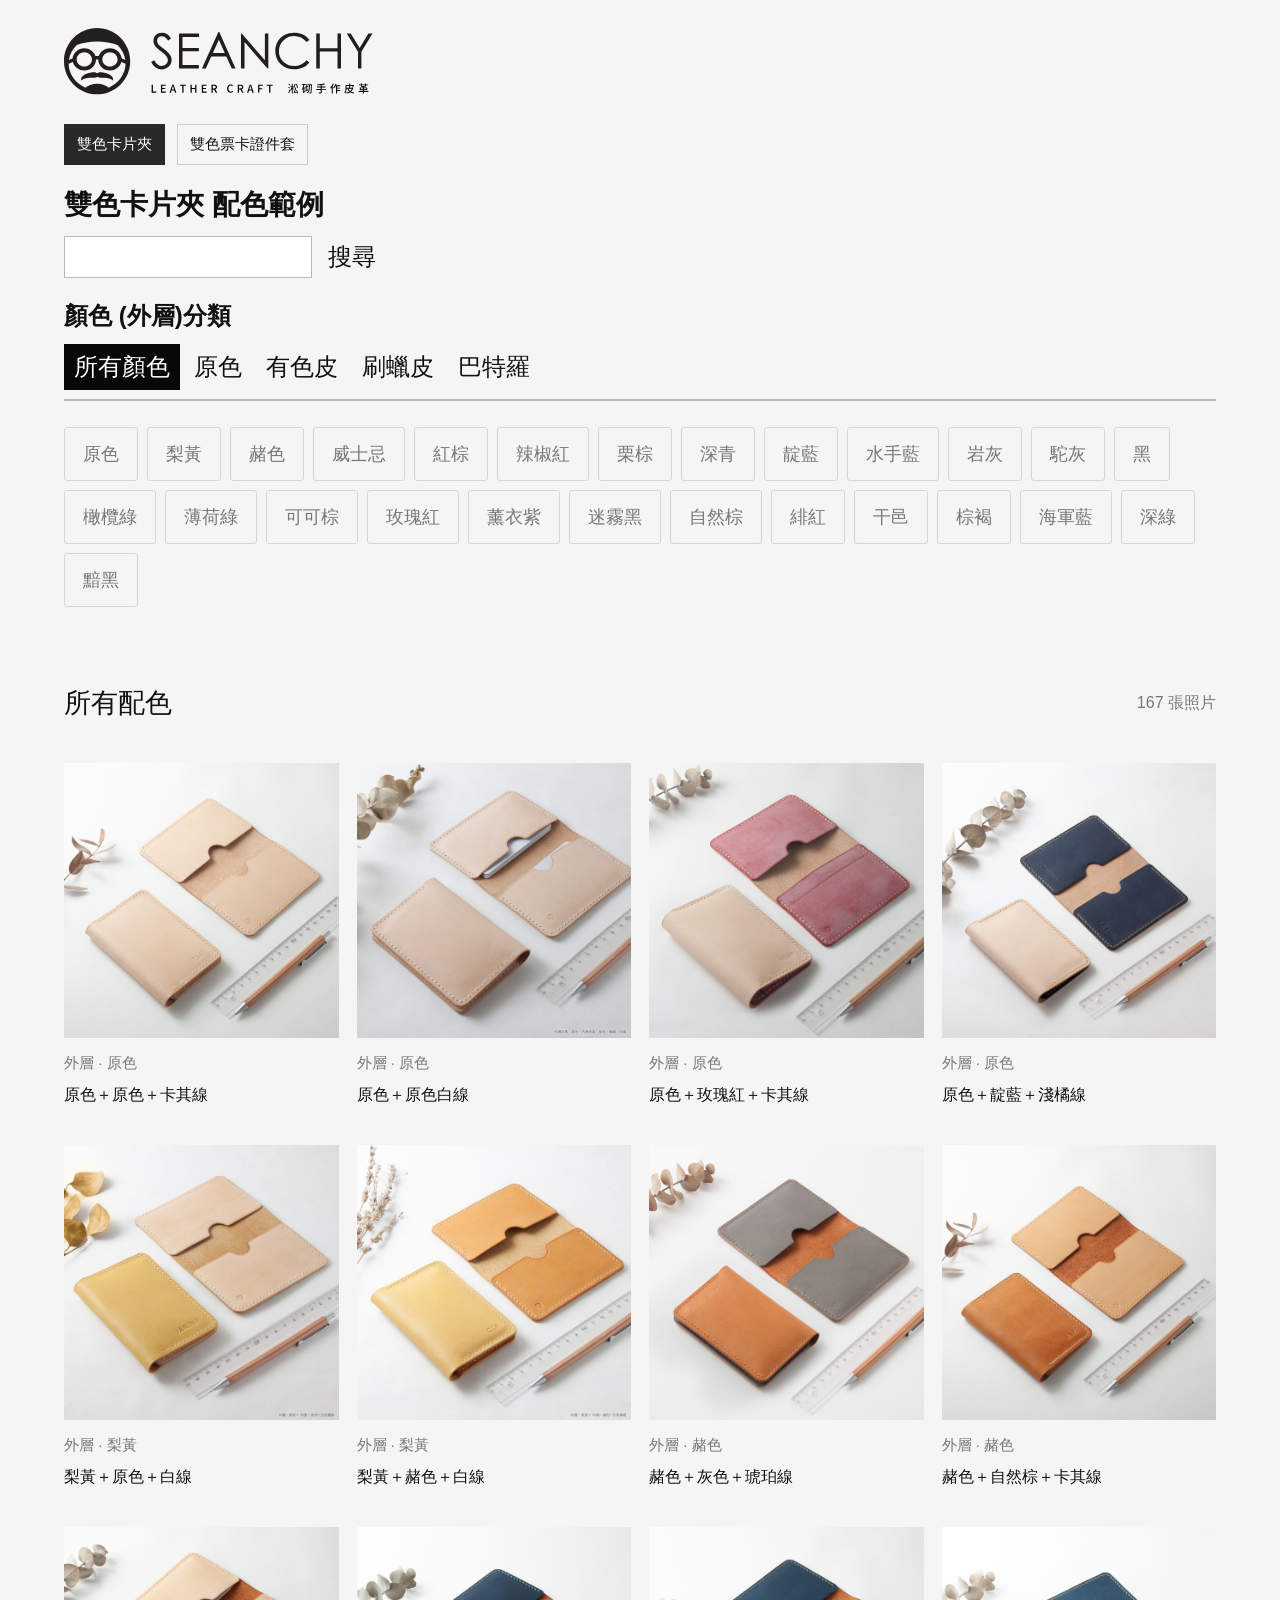
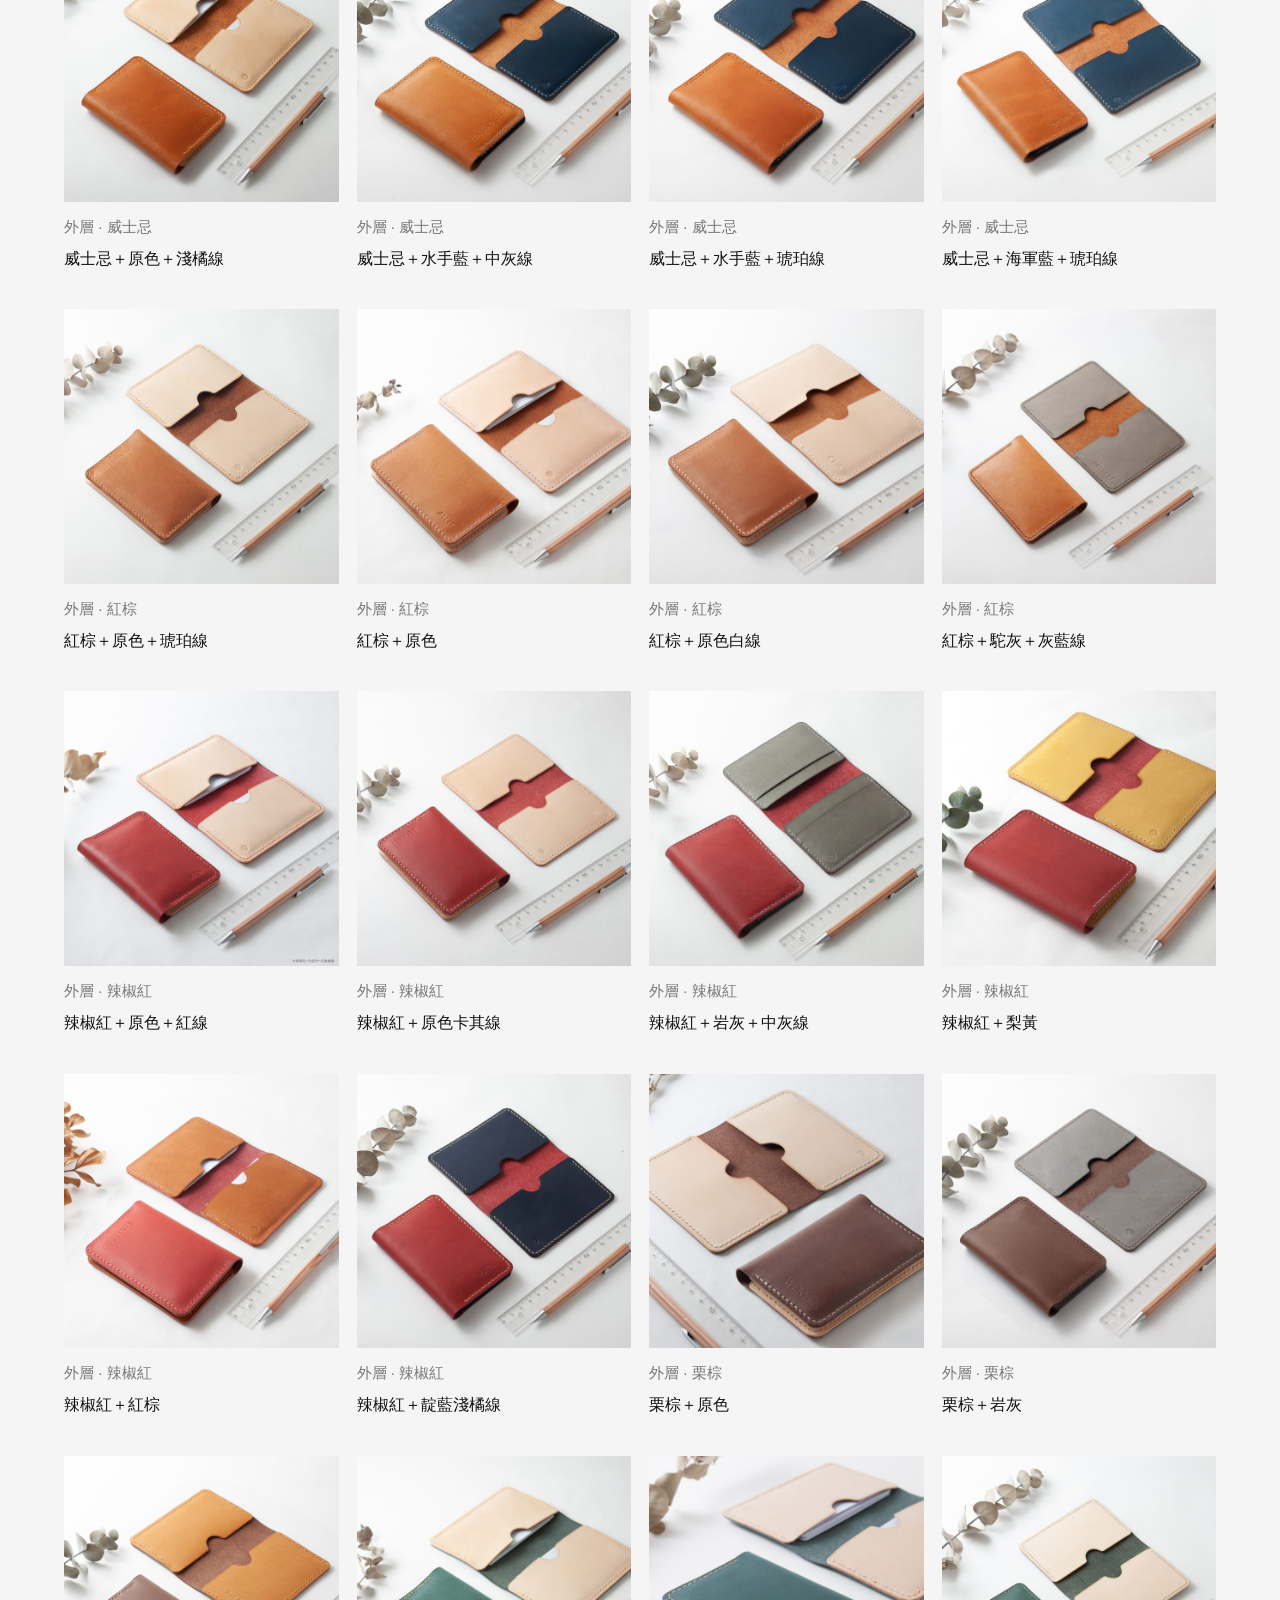
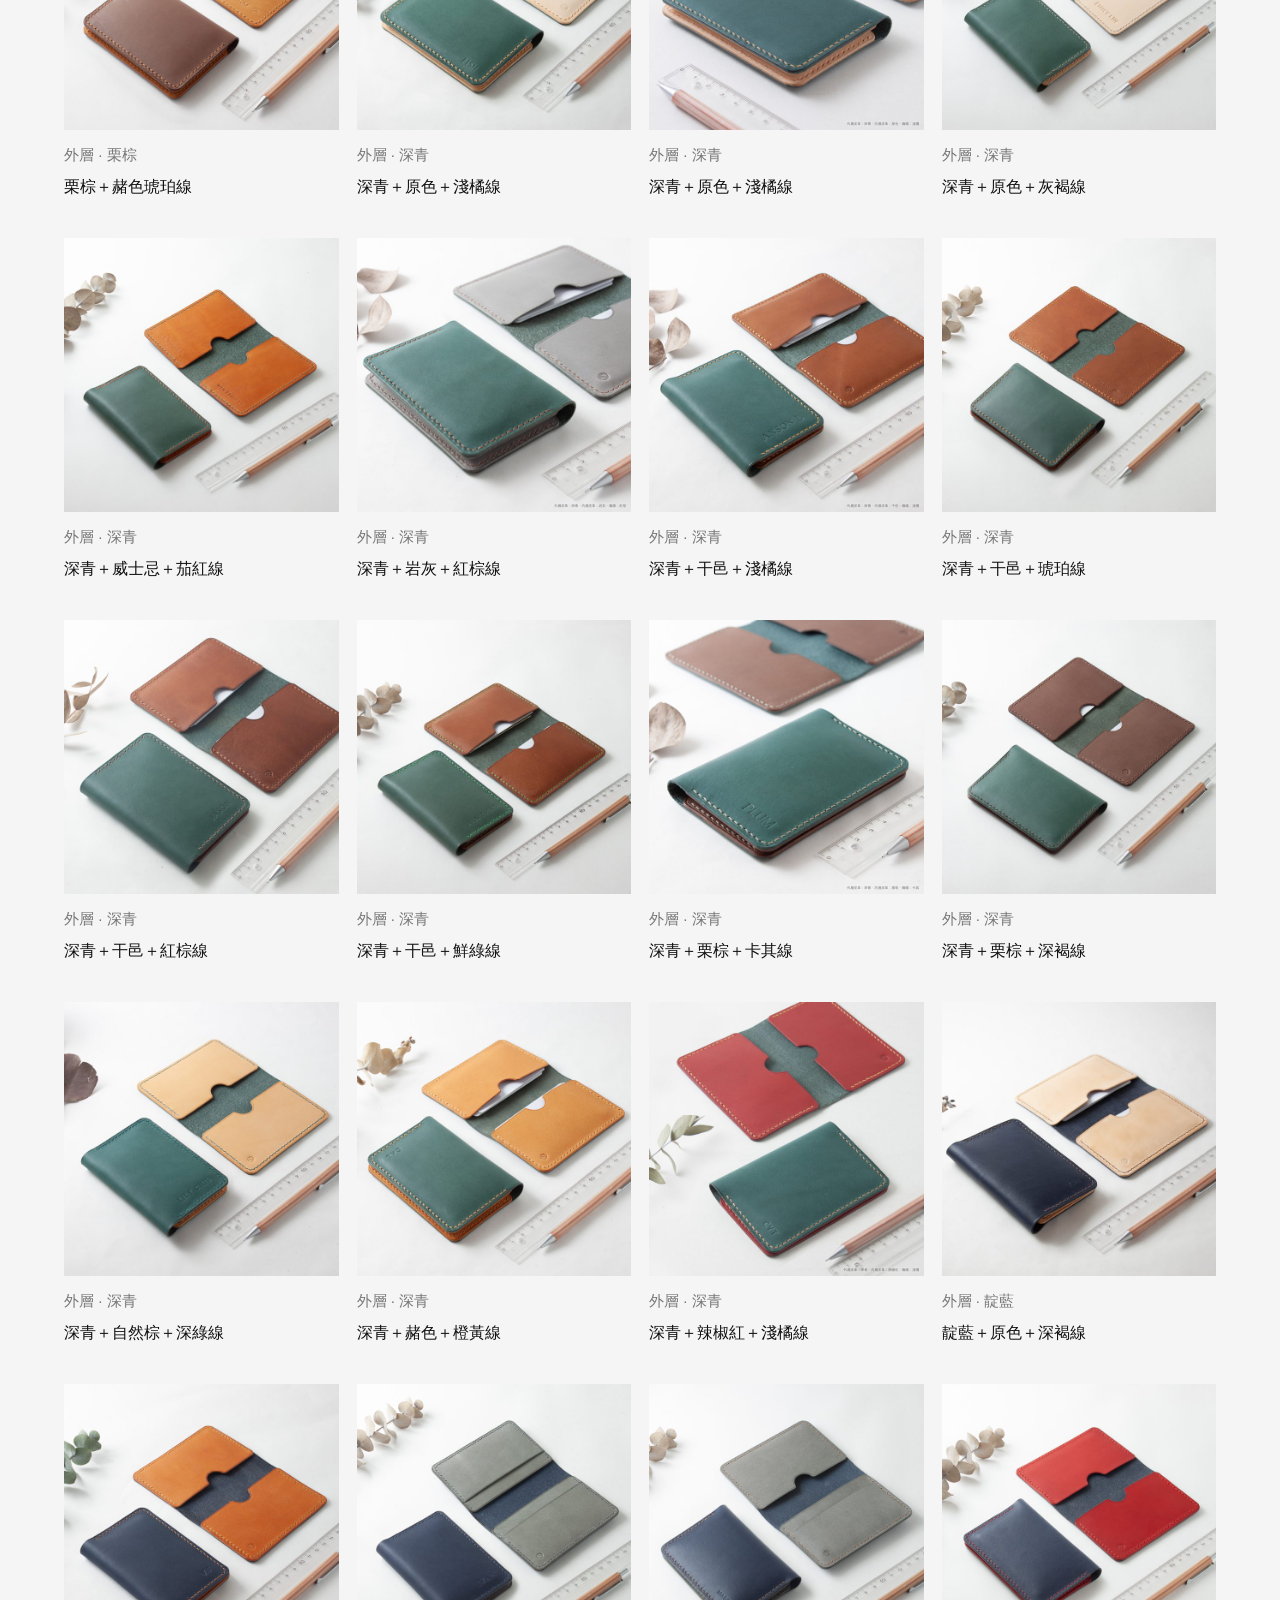
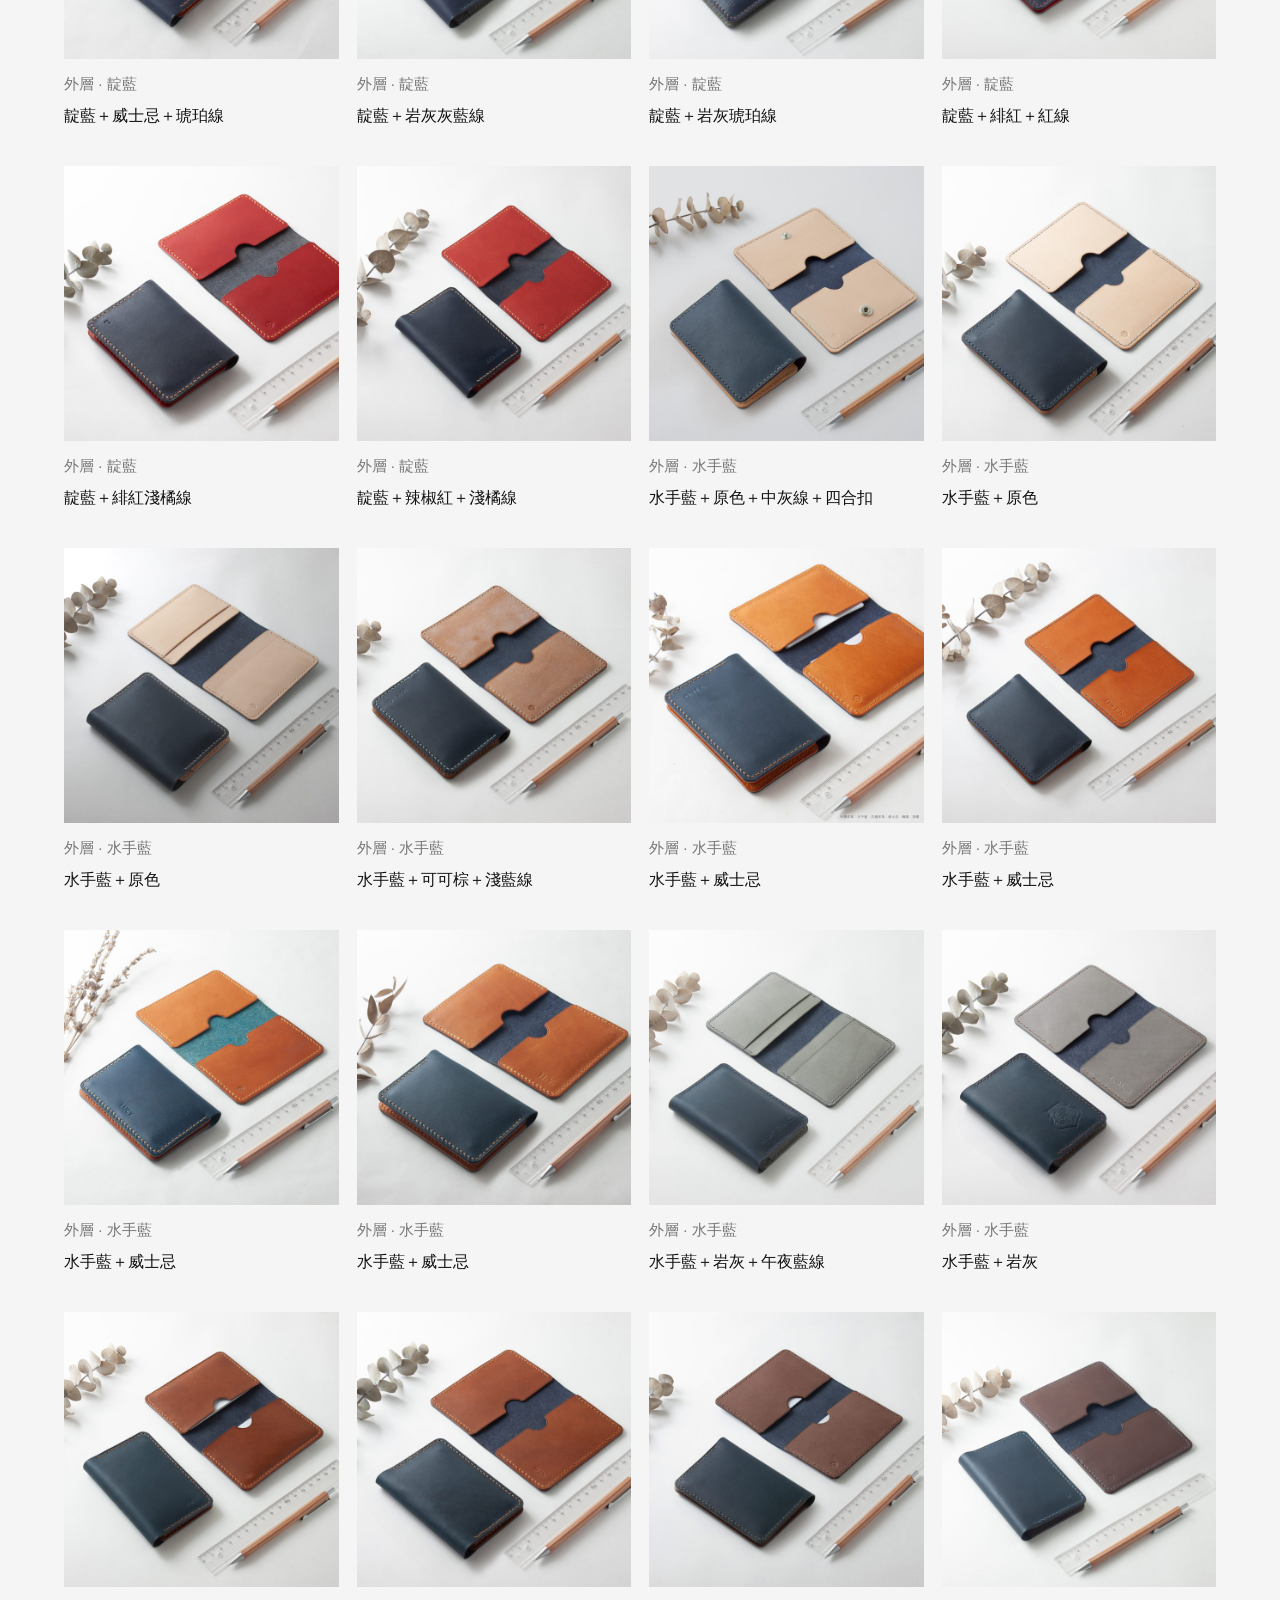
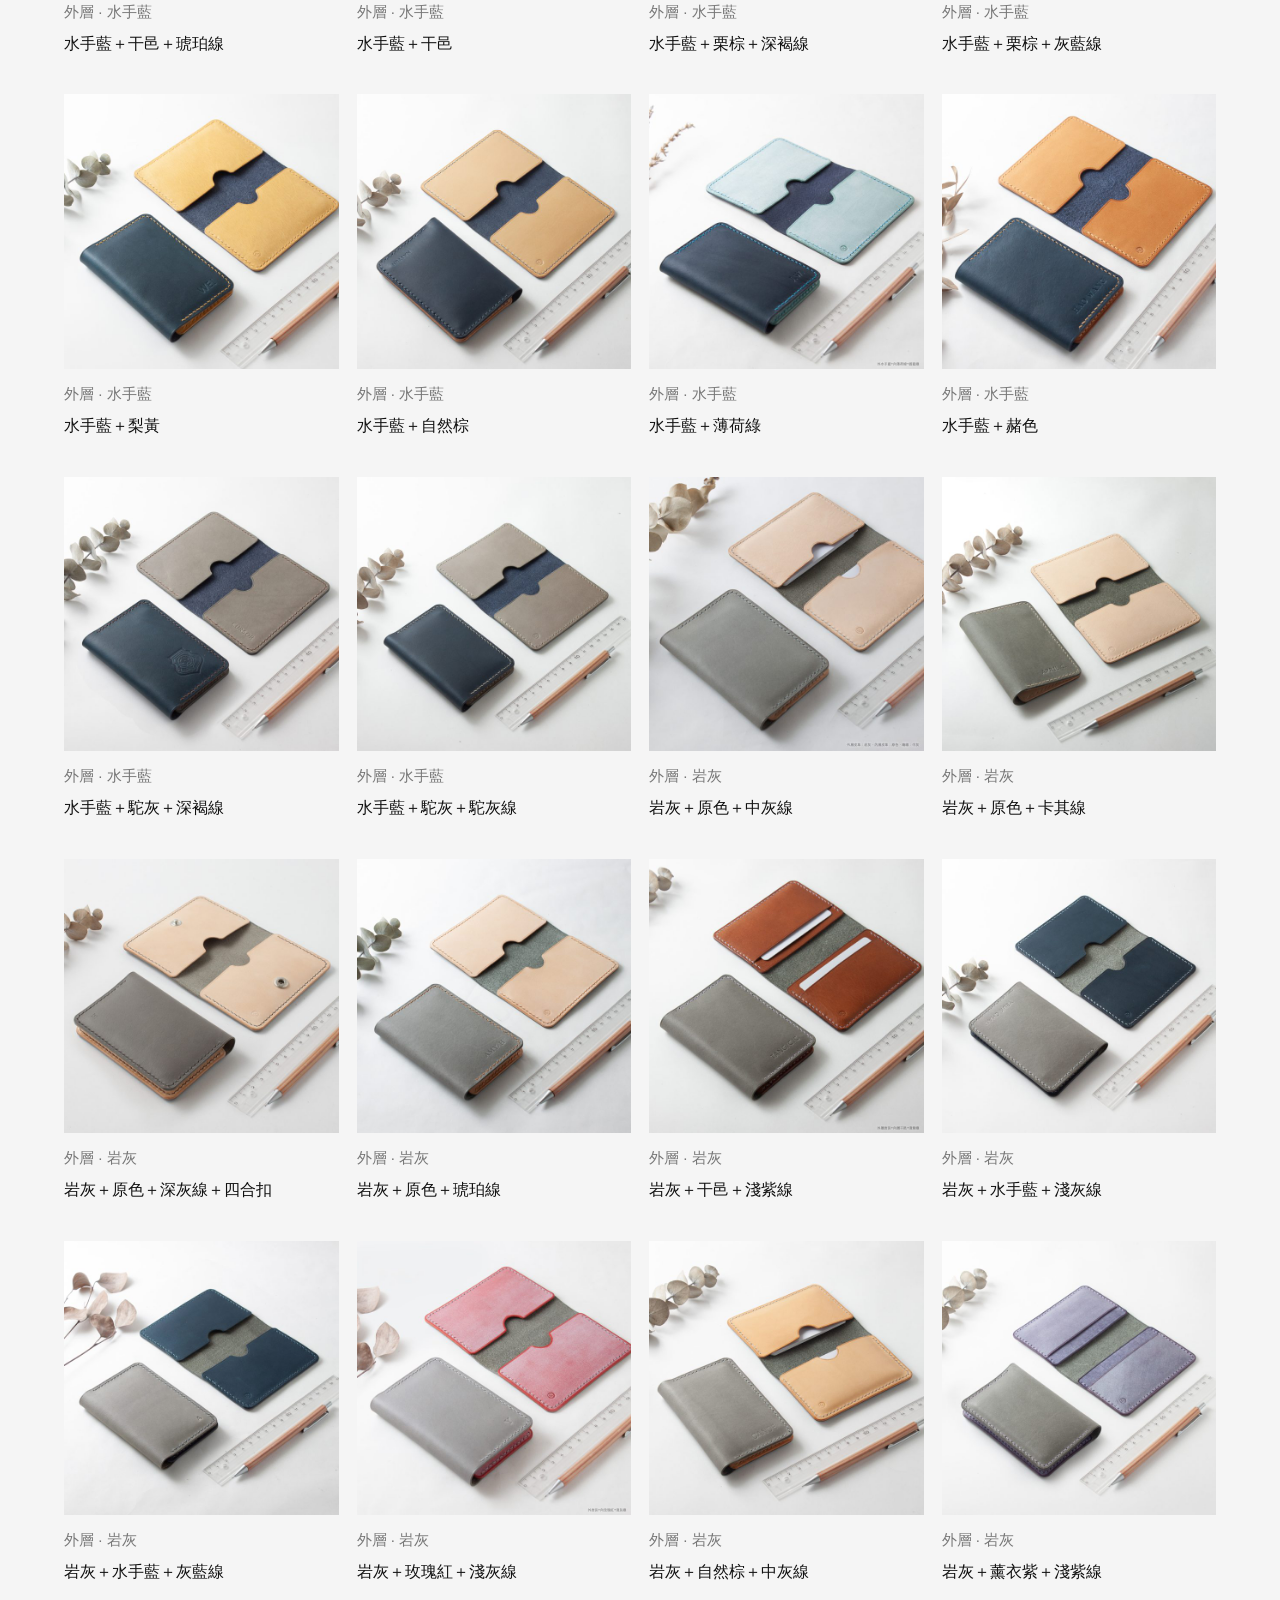
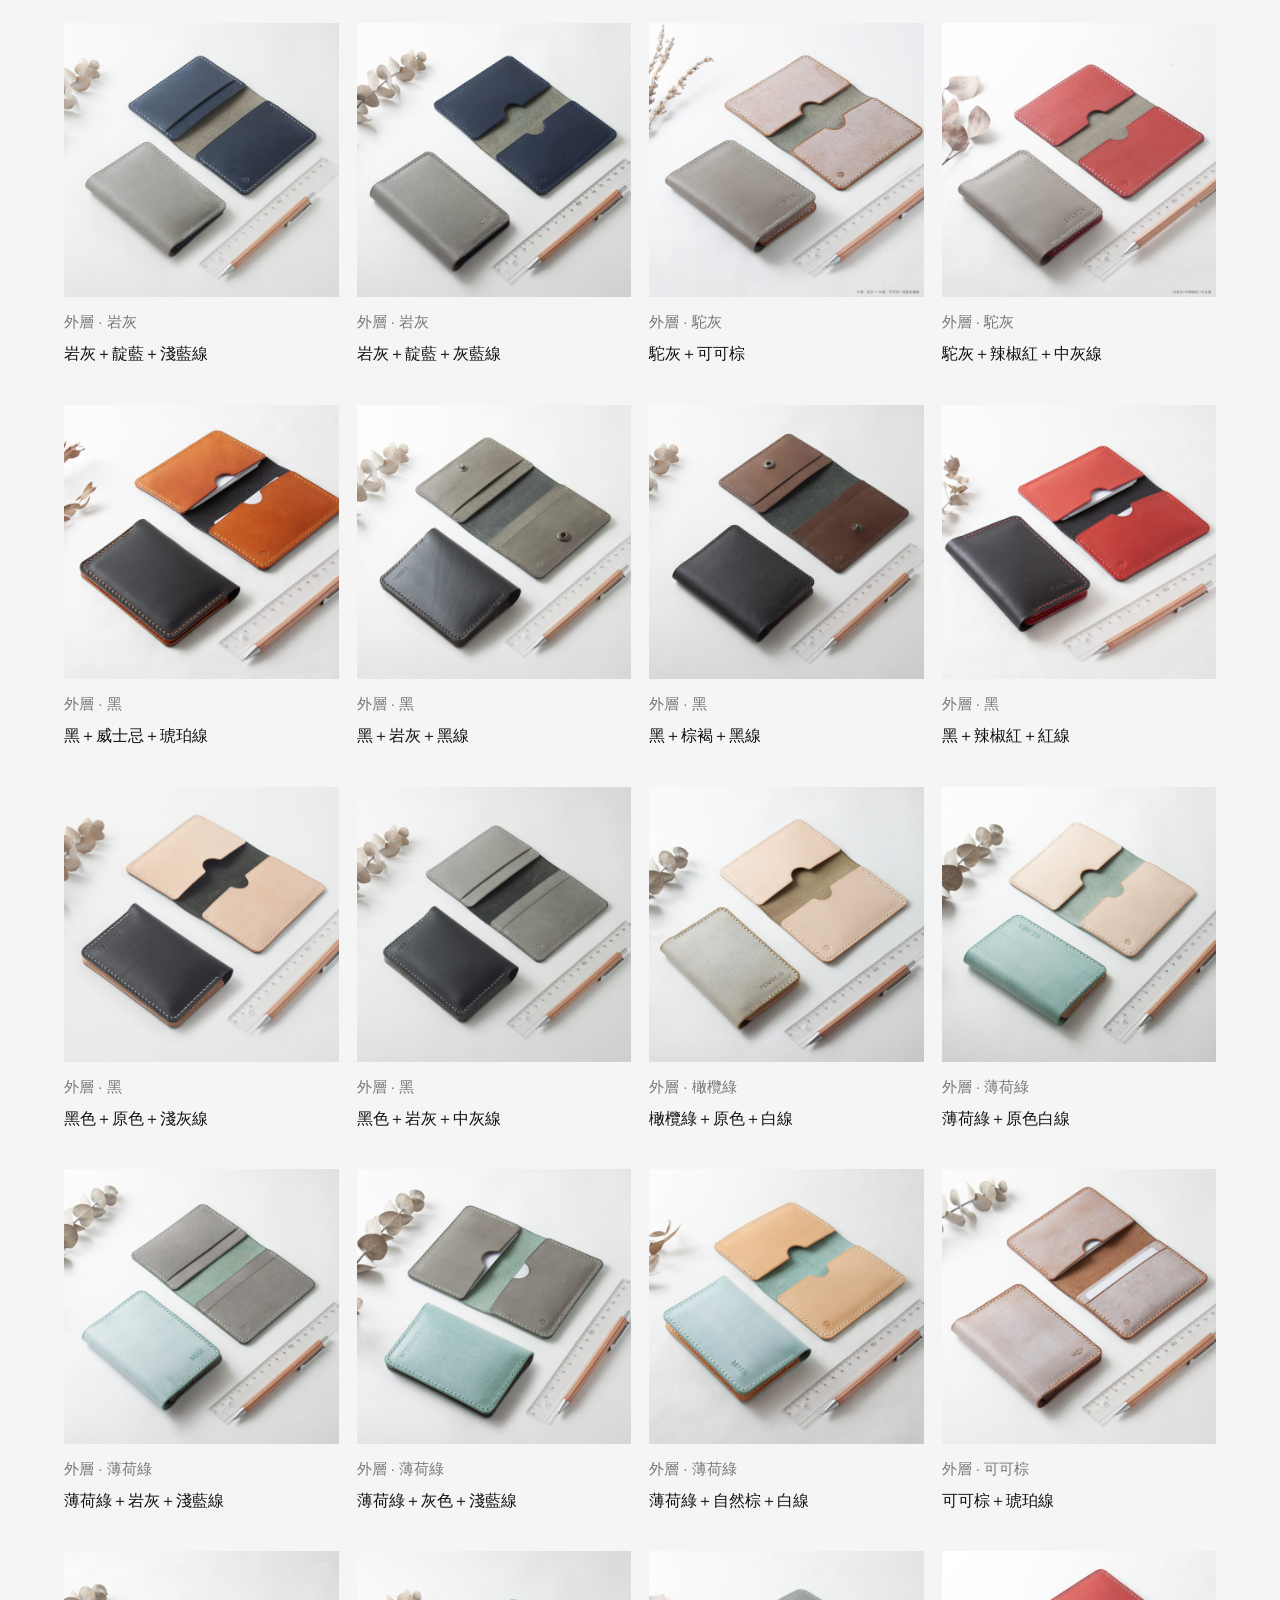
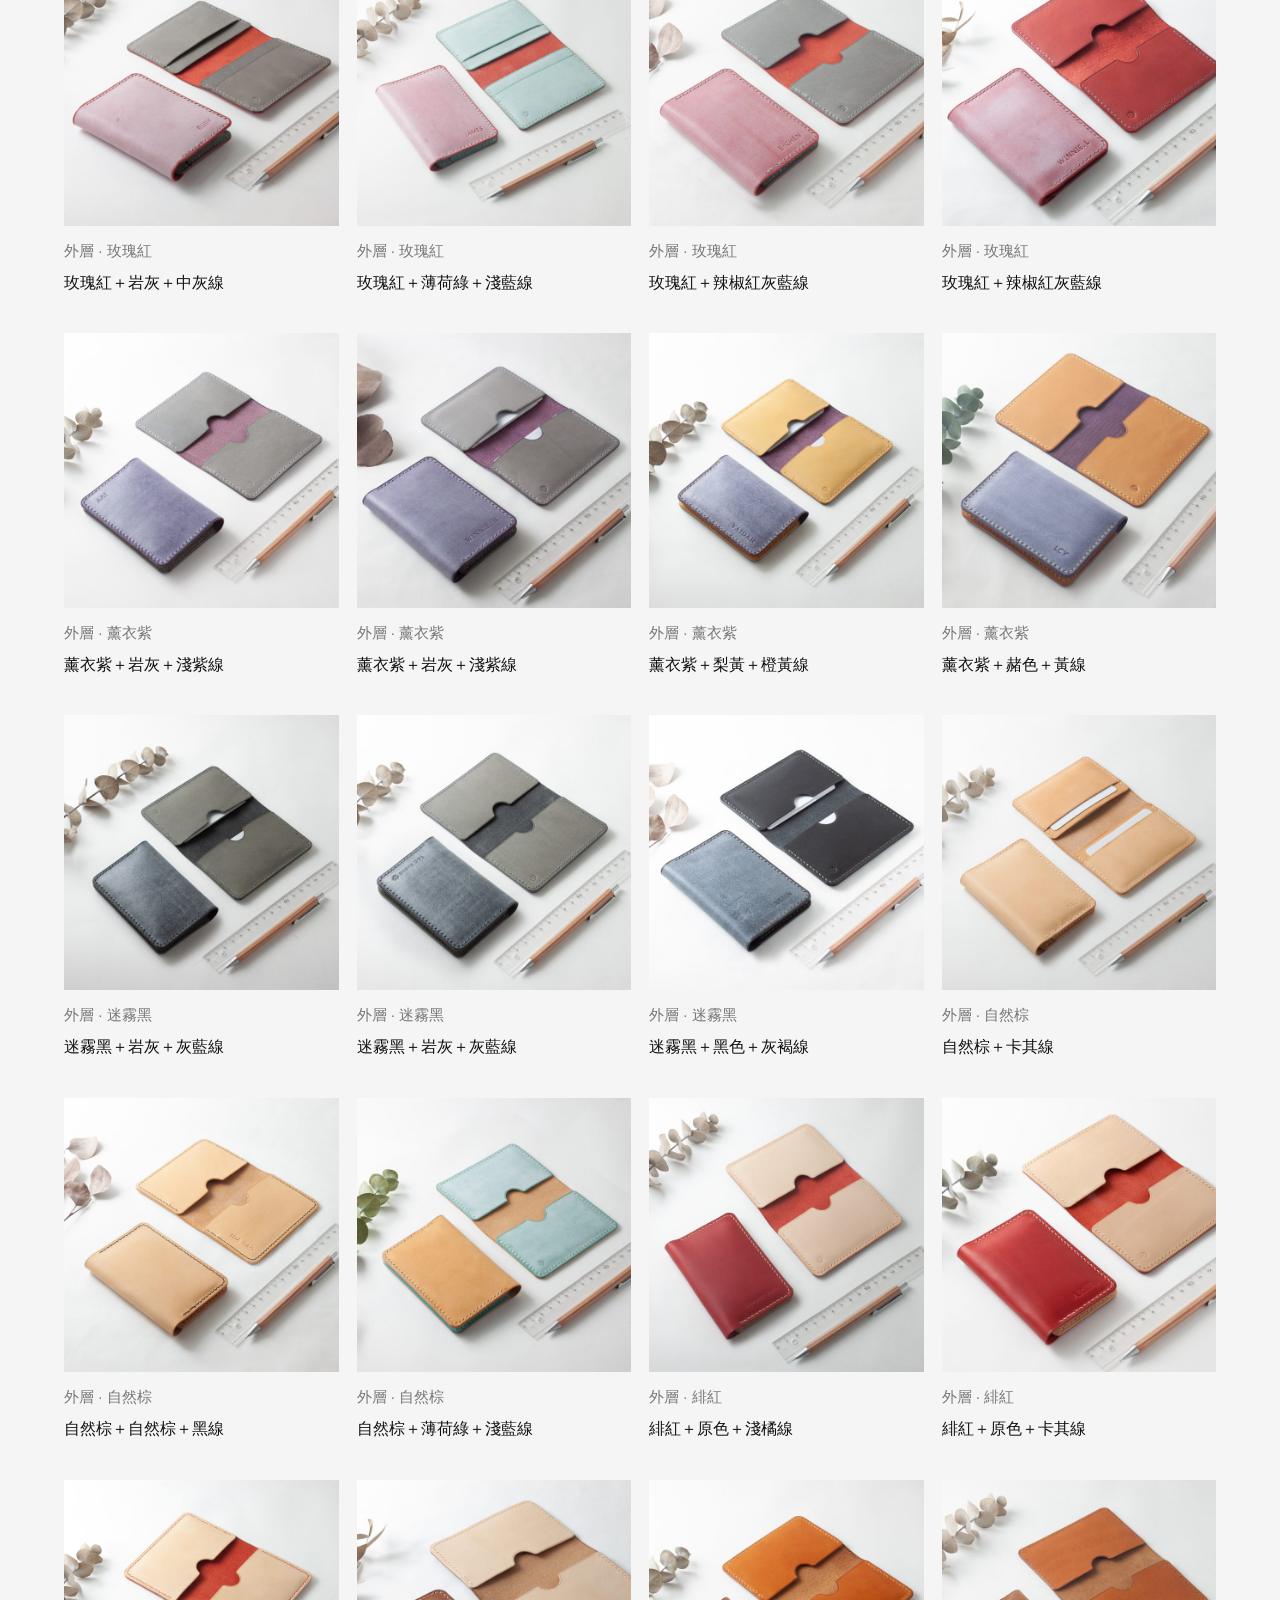
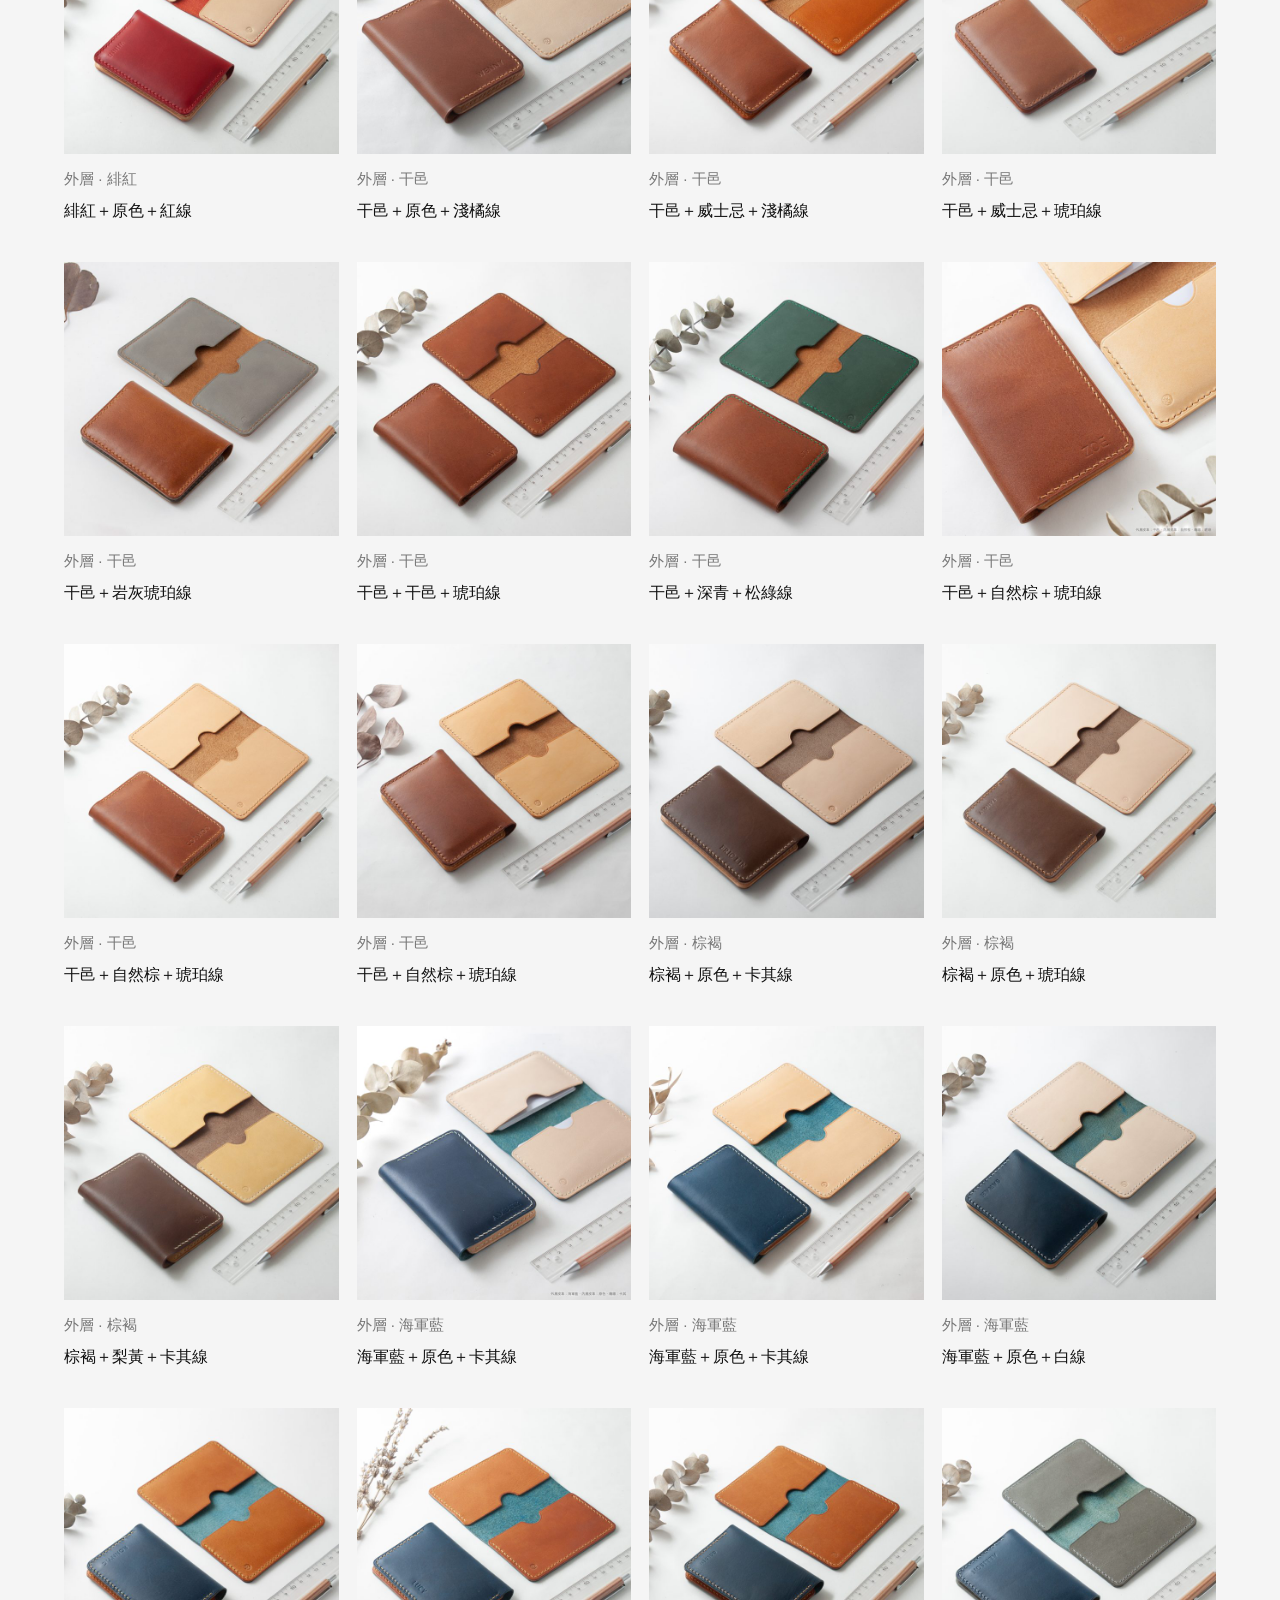
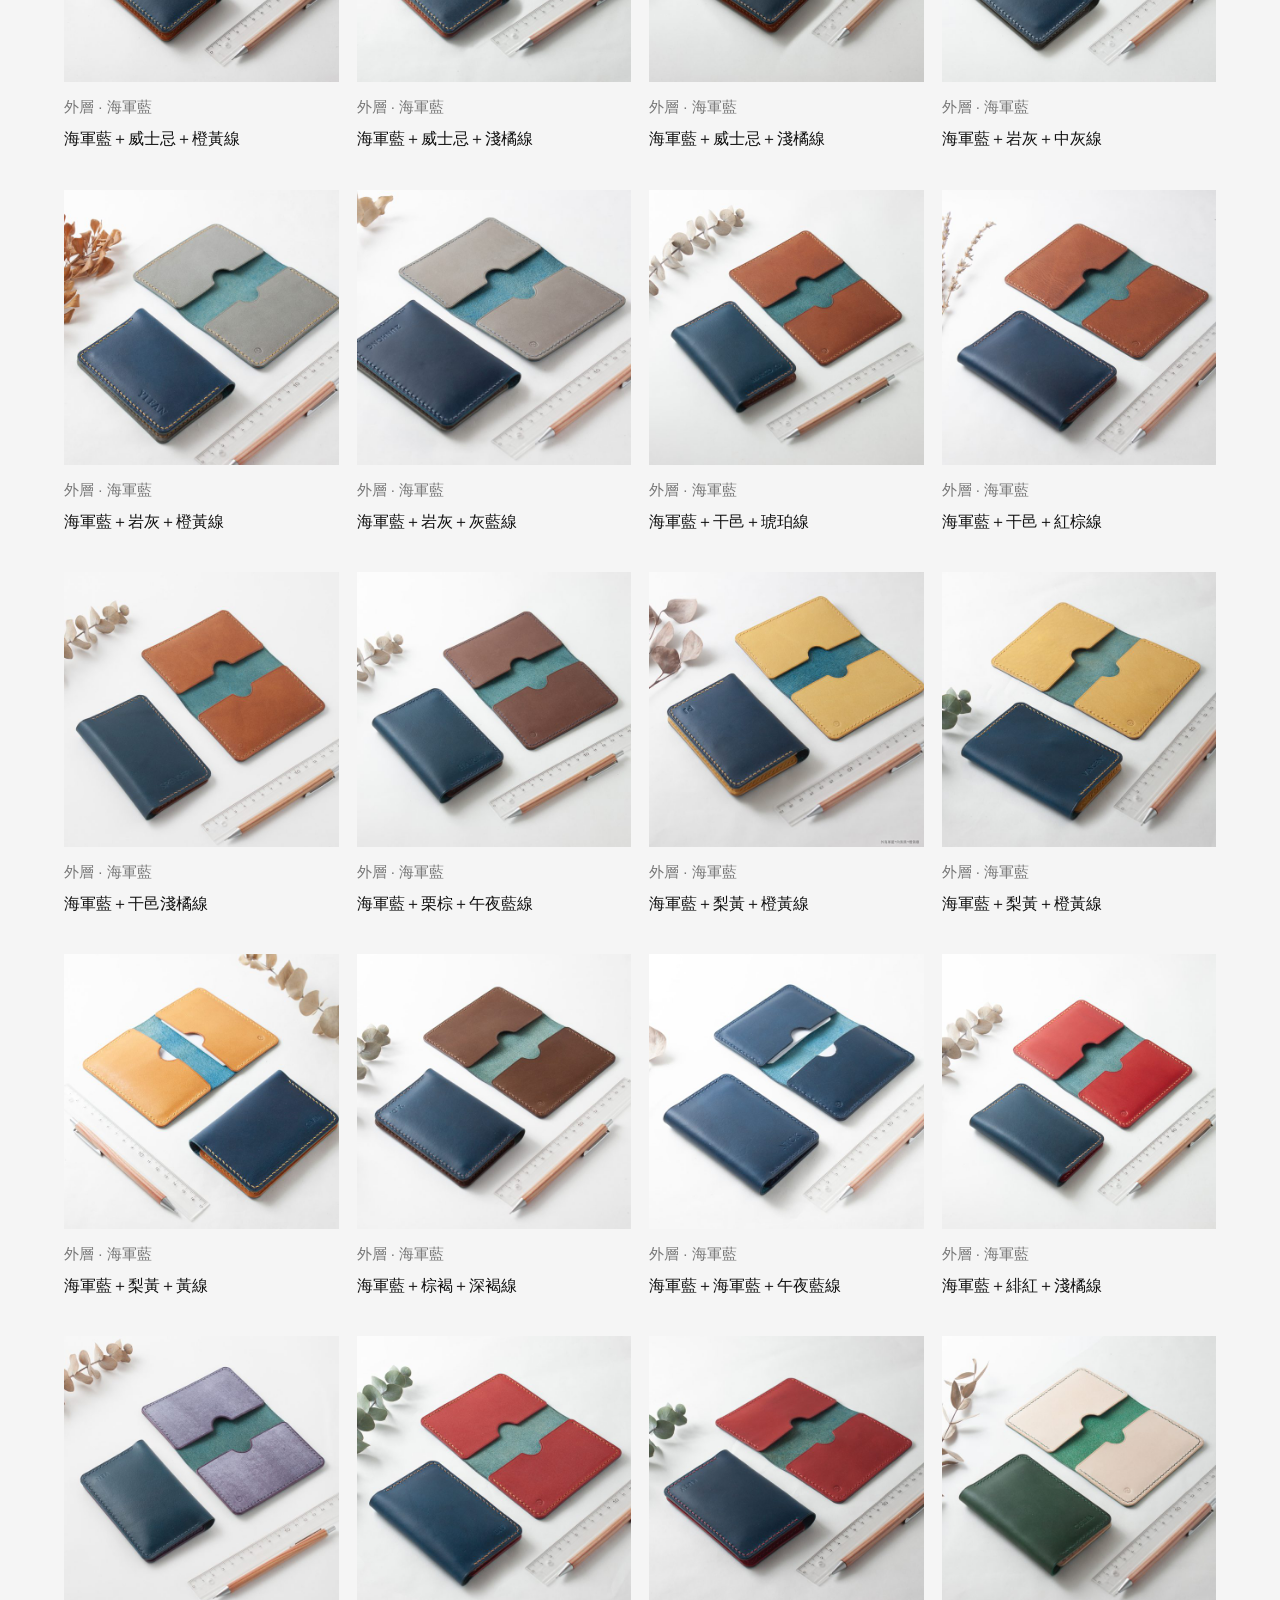
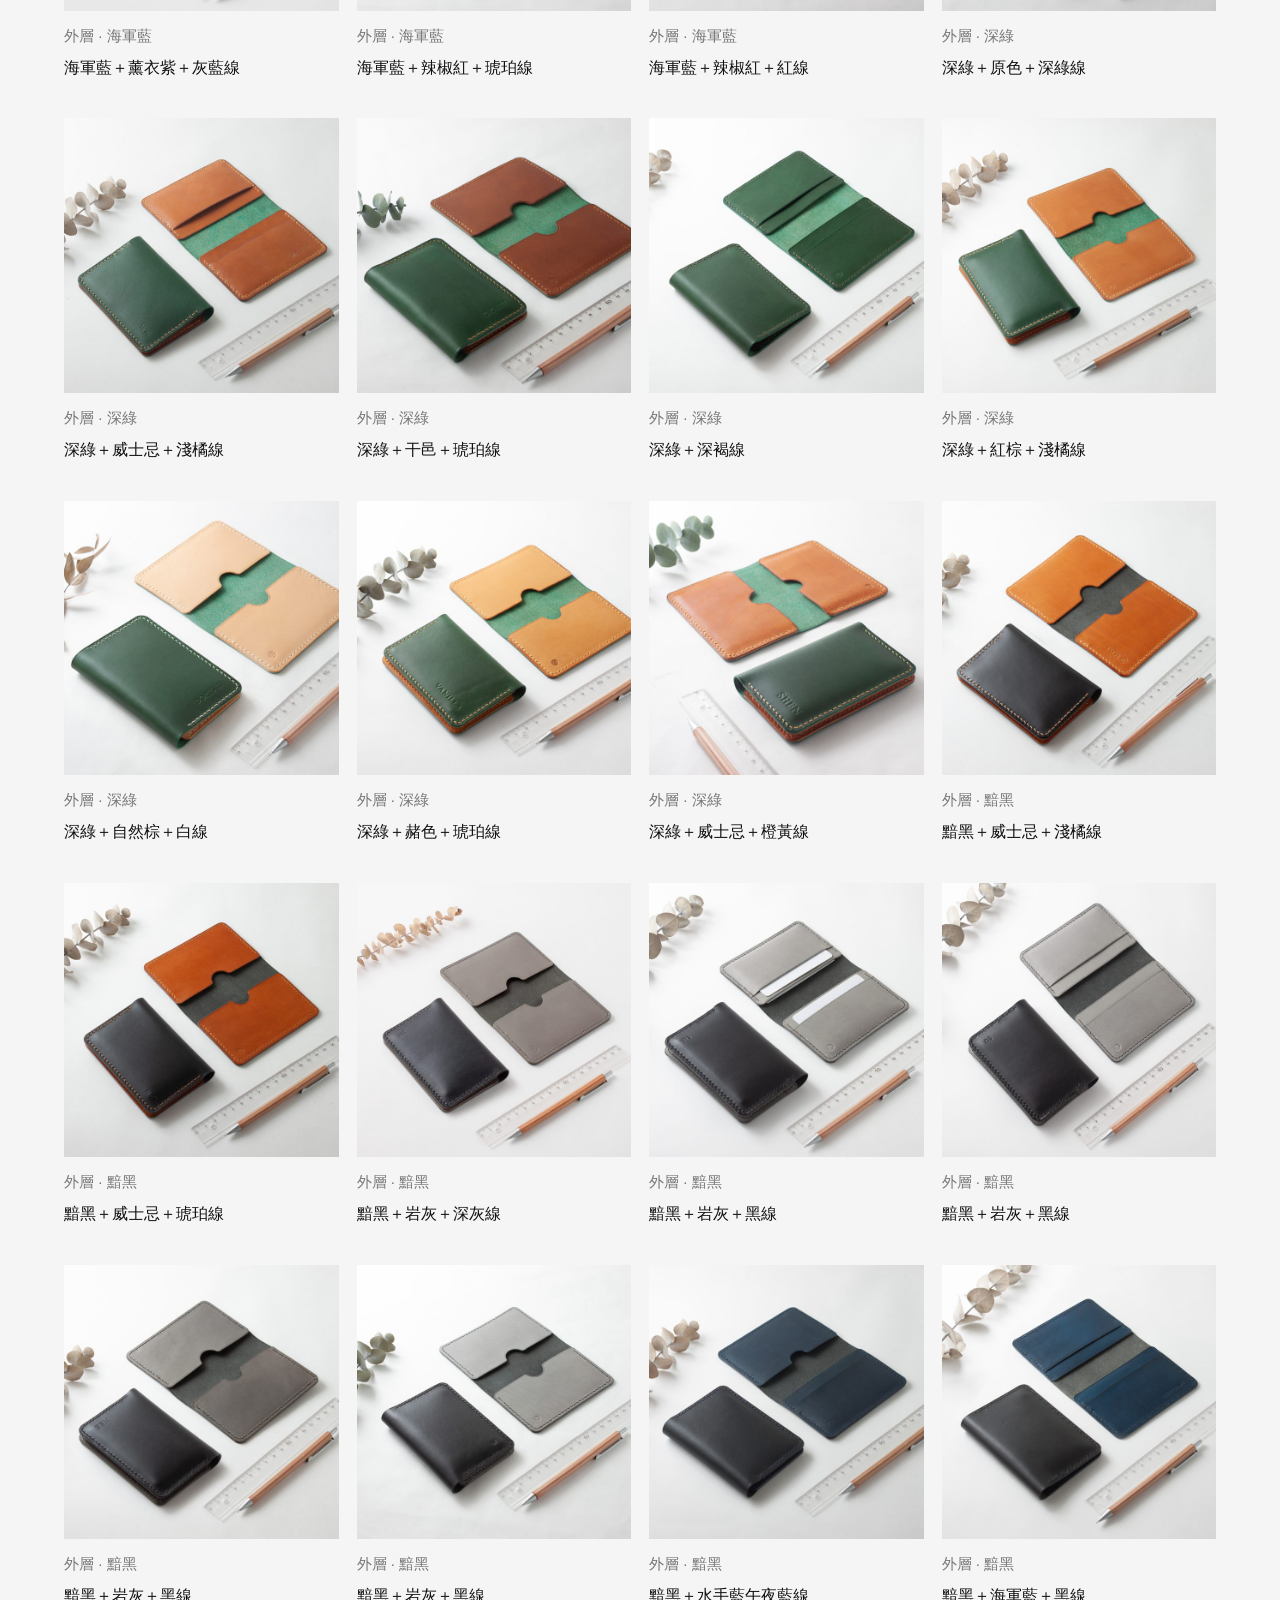
==== commit aa159a53: "Update index.html" ====
--- a/index.html
+++ b/index.html
@@ -1,5 +1,5 @@
-<!doctype html><html lang="zh-Hant"><head><meta charset="utf-8"><meta name="viewport" content="width=device-width,initial-scale=1"><title>雙色卡片夾 配色相簿｜SEANCHY</title><meta name="description" content="SEANCHY 雙色卡片夾 皮革配色範例，依外層顏色瀏覽，尋找喜歡的皮革與縫線組合。"><link rel="stylesheet" href="assets/style.css?v=3"><script defer src="assets/data.js"></script><script defer src="assets/app.js"></script></head><body>
-<header><a href="index.html" class="brand" aria-label="SEANCHY 瀚翔手作皮革"><img class="brand-image" src="assets/logo.svg" alt="SEANCHY LEATHER CRAFT 瀚翔手作皮革" width="310" height="76"></a></header>
+<!doctype html><html lang="zh-Hant"><head><meta charset="utf-8"><meta name="viewport" content="width=device-width,initial-scale=1"><title>雙色卡片夾 配色相簿｜SEANCHY</title><meta name="description" content="SEANCHY 雙色卡片夾 皮革配色範例，依外層顏色瀏覽，尋找喜歡的皮革與縫線組合。"><link rel="stylesheet" href="assets/style.css?v=4"><script defer src="assets/data.js"></script><script defer src="assets/app.js?v=4"></script></head><body>
+<header><a href="index.html" class="brand" aria-label="SEANCHY 瀚翔手作皮革"><img class="brand-image" src="assets/logo.svg" alt="SEANCHY LEATHER CRAFT 瀚翔手作皮革" width="310" height="76"></a></header><nav class="albums" aria-label="選擇相簿"><a href="2c_match.html" aria-current="page">雙色卡片夾</a><a href="2s_match.html">雙色票卡證件套</a></nav>
 <main><h1>雙色卡片夾 配色範例</h1><section class="browse" aria-label="配色搜尋"><form id="searchform" class="searchrow"><input id="search" type="search" aria-label="搜尋配色" autocomplete="off"><button type="submit">搜尋</button></form><h2 class="filter-title">顏色 (外層)分類</h2><div id="series" aria-label="皮革系列"></div><div id="filters" aria-label="外層顏色"></div></section>
 <div class="results"><h2 id="heading">所有配色</h2><span id="count" role="status" aria-live="polite"></span></div><div id="gallery"></div><p id="empty" hidden>沒有找到符合的配色，試試其他顏色或清除搜尋、切換分類。</p><noscript>請啟用 JavaScript 以瀏覽相簿。</noscript></main>
 <footer><span>SEANCHY</span><p>照片因光線與螢幕顯示可能有色差，配色請以實物為準。</p><a href="#">回到頂端 ↑</a></footer>
--- a/assets/style.css
+++ b/assets/style.css
@@ -20,3 +20,5 @@
 #prev{left:8px}#next{right:8px}
 .detail{min-height:75px;padding:12px 20px;gap:16px}.detail p{margin:0;line-height:1.6}.detail span{color:#777}
 @media(max-width:600px){dialog{width:100vw;max-width:100vw}.stage img{width:100%;height:auto}.stage button{width:40px;height:40px}.detail{padding:14px 18px}}
+
+.albums{max-width:1440px;margin:0 auto 20px;padding:0 5%;display:flex;gap:12px;flex-wrap:wrap}.albums a{font-size:15px;padding:10px 12px;border:1px solid #ccc;text-decoration:none}.albums a[aria-current=page]{background:#292929;color:#fff;border-color:#292929}
